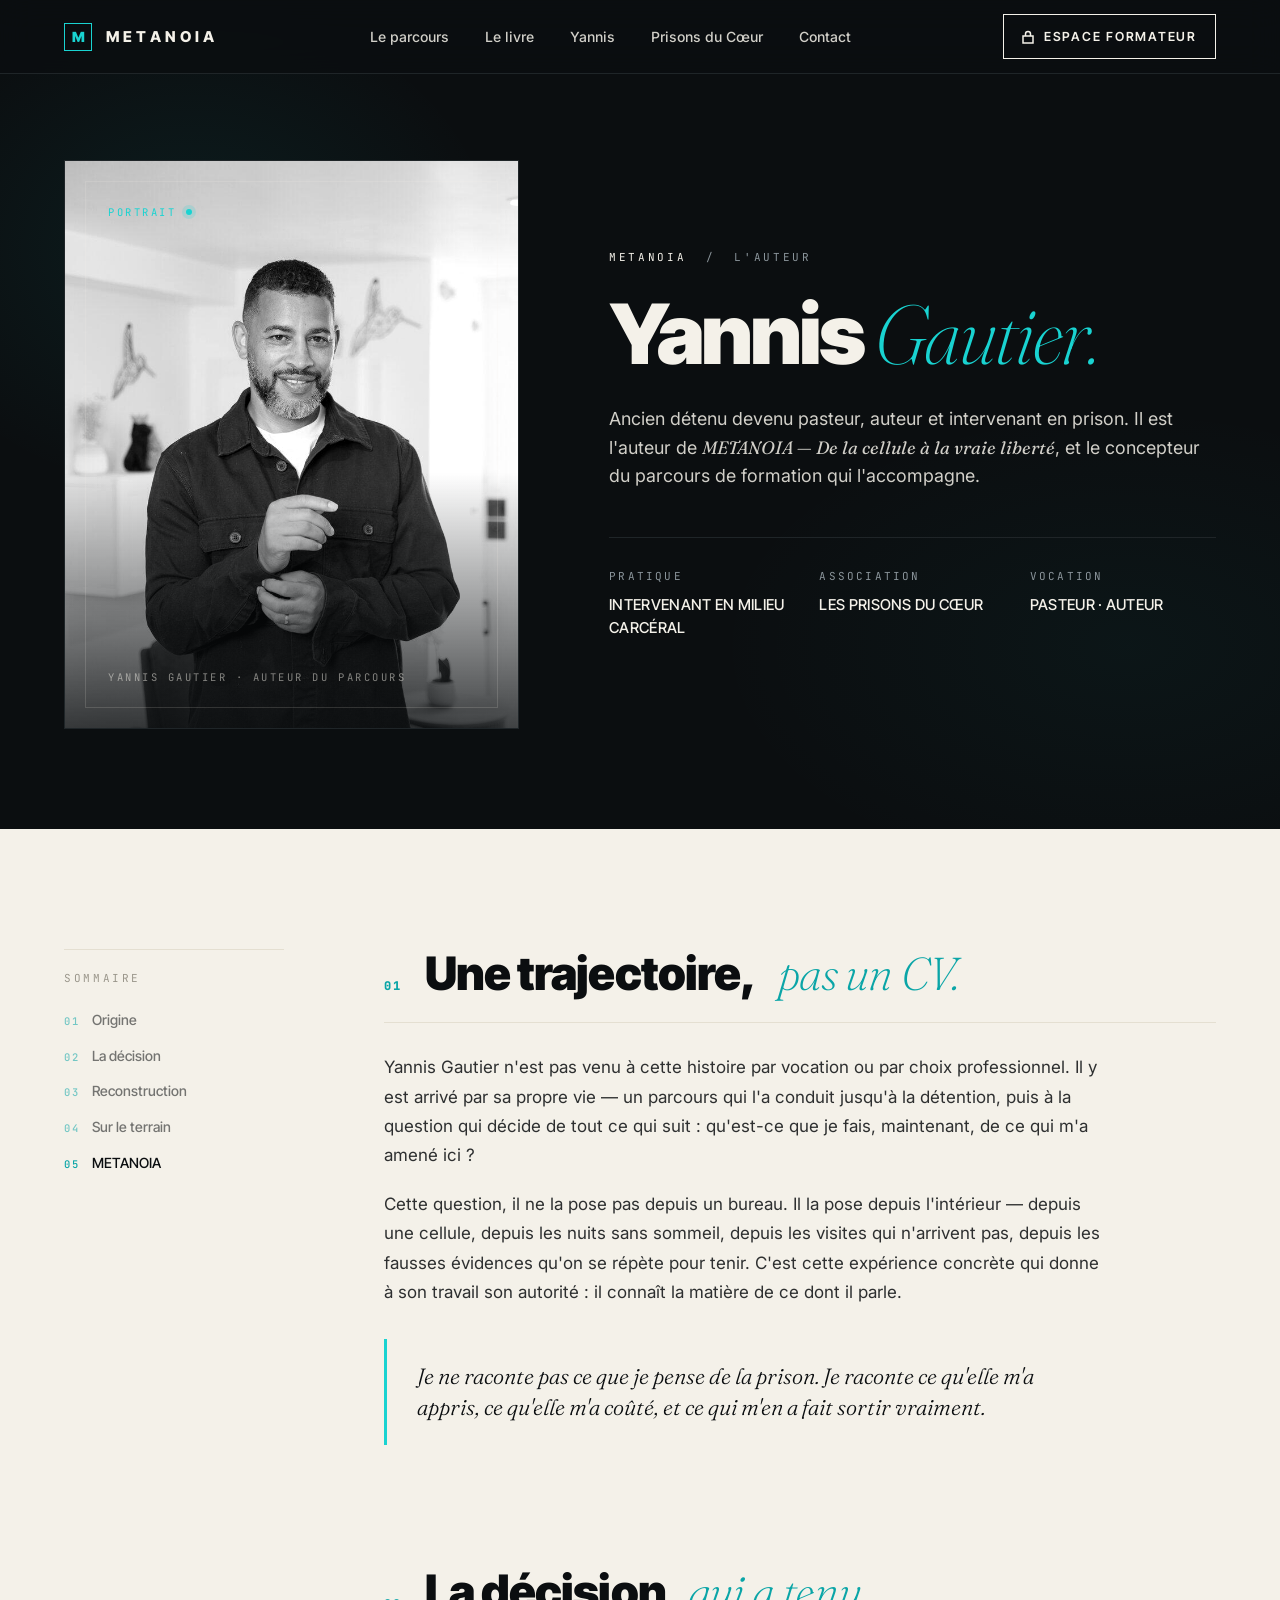
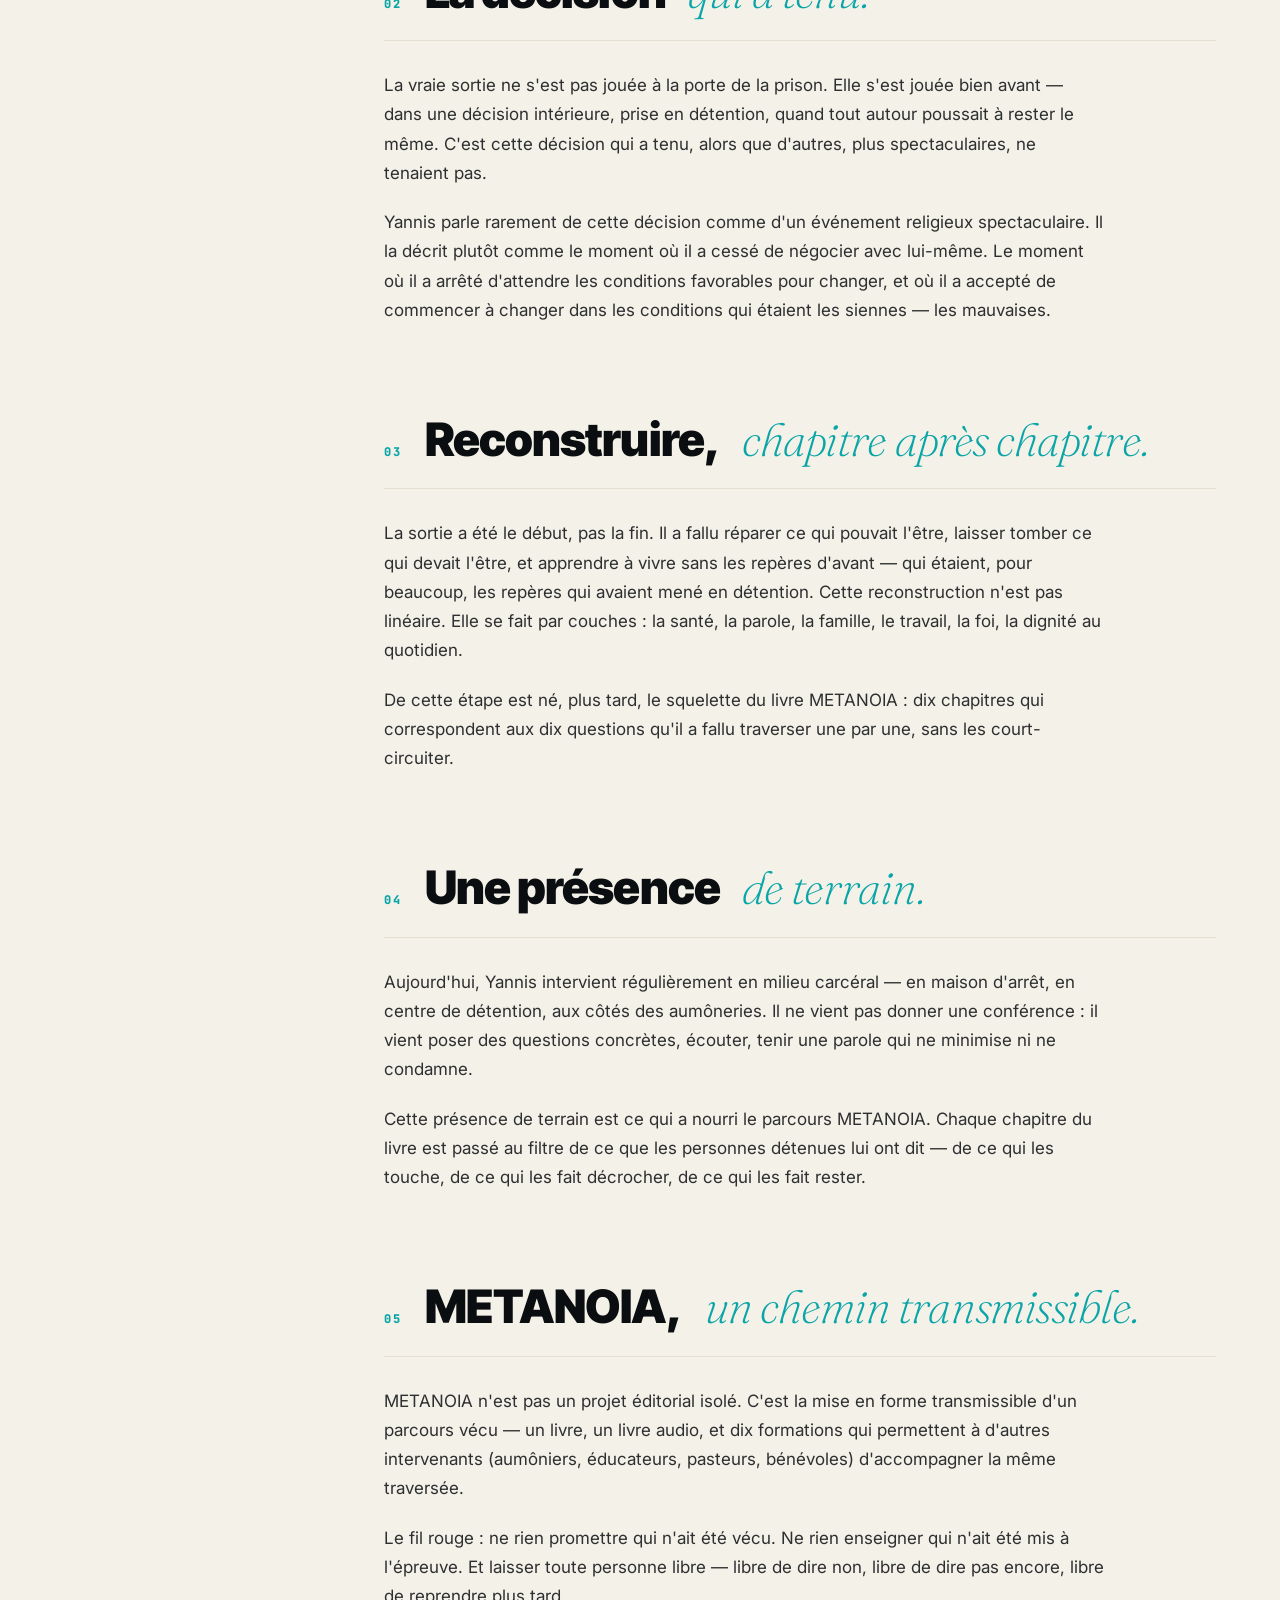
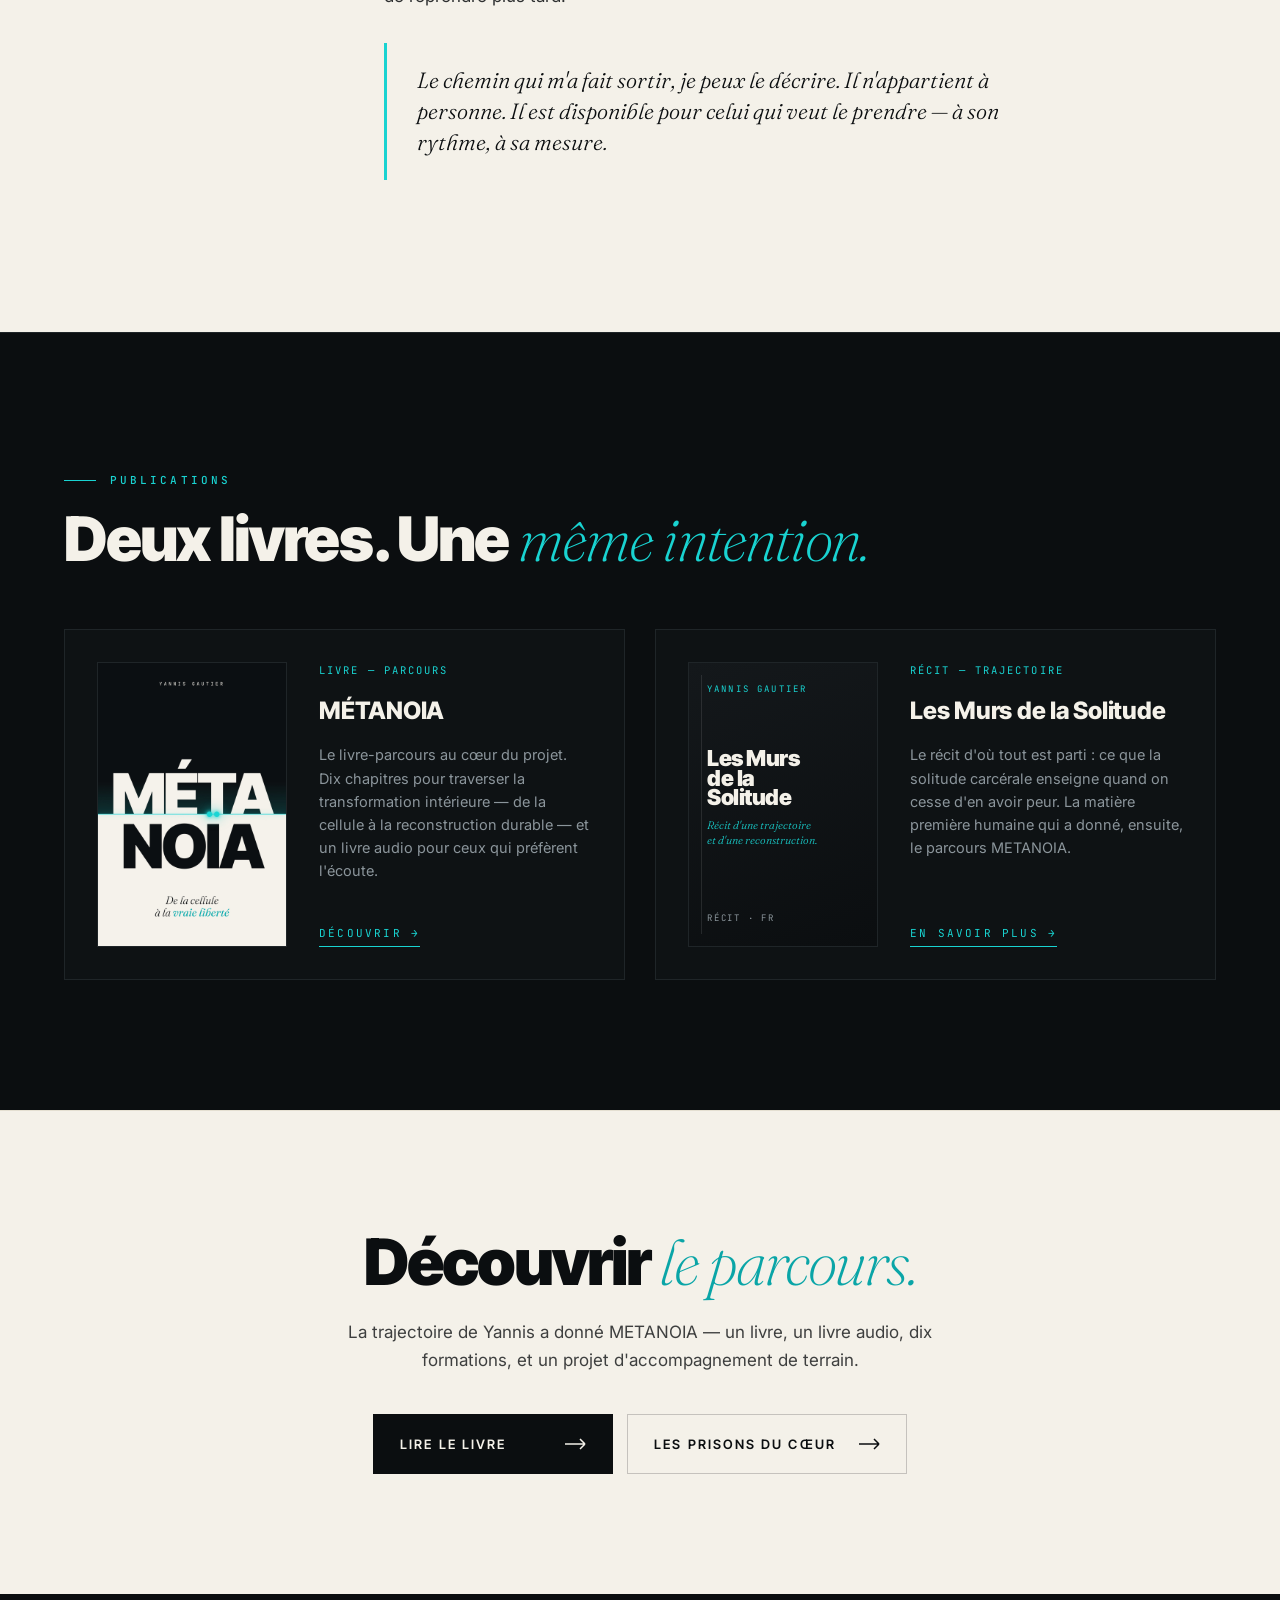
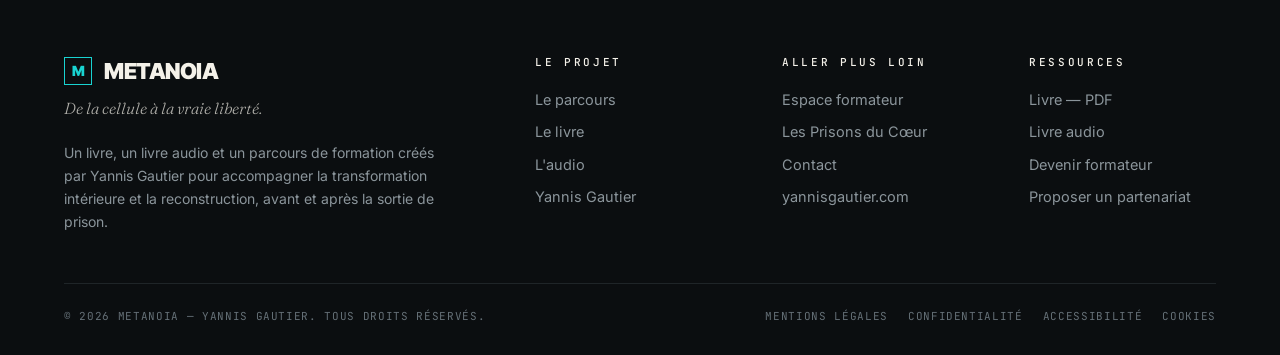
==== a-propos.html @ 1911c6b2 "Aperçu du site MÉTANOIA" ====
<!DOCTYPE html>
<html lang="fr">
<head>
<meta charset="UTF-8" />
<meta name="viewport" content="width=device-width, initial-scale=1.0" />
<meta name="robots" content="noindex, nofollow" />
<title>Yannis Gautier — Auteur de METANOIA</title>
<meta name="description" content="Ancien détenu devenu pasteur, auteur et intervenant en prison. Découvrez la trajectoire de Yannis Gautier, auteur du livre et du parcours METANOIA." />
<meta name="author" content="Yannis Gautier" />
<meta property="og:title" content="Yannis Gautier — Auteur de METANOIA" />
<meta property="og:type" content="profile" />
<link rel="preconnect" href="https://fonts.googleapis.com" />
<link rel="preconnect" href="https://fonts.gstatic.com" crossorigin />
<link href="https://fonts.googleapis.com/css2?family=Inter+Tight:wght@400;500;600;700;800;900&family=Inter:wght@300;400;500;600&family=Fraunces:ital,opsz,wght@0,9..144,200;0,9..144,300;0,9..144,400;1,9..144,200;1,9..144,300&family=JetBrains+Mono:wght@400;500&display=swap" rel="stylesheet" />
<link rel="icon" href="data:image/svg+xml,%3Csvg xmlns='http://www.w3.org/2000/svg' viewBox='0 0 32 32'%3E%3Crect width='32' height='32' fill='%230B0E10'/%3E%3Crect x='4' y='4' width='24' height='24' fill='none' stroke='%2319D3D1' stroke-width='2'/%3E%3Ctext x='50%25' y='63%25' font-family='sans-serif' font-weight='900' font-size='16' fill='%2319D3D1' text-anchor='middle'%3EM%3C/text%3E%3C/svg%3E" />
<style>
/* =============================================================
   METANOIA — Direction : alternance graphite / papier chaud
   Palette imposée par le brief (§ 6). Rythme éditorial documentaire.
   ============================================================= */
:root {
  --ink:        #0B0E10;
  --ink-2:      #0E1214;
  --ink-3:      #14181B;
  --ink-line:   #1F2528;

  --paper:      #F4F1E9;
  --paper-hi:   #FFFDF7;
  --paper-line: #E4DFD1;
  --paper-mute: #9A968B;

  --cyan:       #19D3D1;
  --cyan-deep:  #0AA5A7;
  --cyan-glow:  rgba(25,211,209,0.18);

  --grey:       #657077;
  --grey-2:     #8B959B;
  --amber:      #E88A3E;

  --sans:    'Inter', system-ui, -apple-system, sans-serif;
  --display: 'Inter Tight', 'Inter', system-ui, sans-serif;
  --serif:   'Fraunces', 'Times New Roman', serif;
  --mono:    'JetBrains Mono', ui-monospace, monospace;

  --pad-x: clamp(22px, 5vw, 96px);
  --max:   1520px;
  --ease:  cubic-bezier(.2,.7,.15,1);
}

* { box-sizing: border-box; margin: 0; padding: 0; }
html { scroll-behavior: smooth; -webkit-text-size-adjust: 100%; }
body {
  background: var(--ink);
  color: var(--paper);
  font-family: var(--sans);
  font-size: 16.5px;
  line-height: 1.55;
  -webkit-font-smoothing: antialiased;
  -moz-osx-font-smoothing: grayscale;
  overflow-x: hidden;
}
img, svg { display: block; max-width: 100%; height: auto; }
a { color: inherit; text-decoration: none; }
button { font: inherit; cursor: pointer; border: 0; background: transparent; color: inherit; }
::selection { background: var(--cyan); color: var(--ink); }
:focus-visible { outline: 2px solid var(--cyan); outline-offset: 3px; }

.wrap { max-width: var(--max); margin: 0 auto; padding: 0 var(--pad-x); position: relative; }

/* =============================================================
   THÈMES DE SECTION — inversion complète (fond, texte, filets)
   ============================================================= */
.theme-dark {
  background: var(--ink);
  color: var(--paper);
  --local-line: var(--ink-line);
  --local-mute: var(--grey-2);
  --local-fade: rgba(244,241,233,.72);
}
.theme-paper {
  background: var(--paper);
  color: var(--ink);
  --local-line: var(--paper-line);
  --local-mute: var(--paper-mute);
  --local-fade: rgba(11,14,16,.72);
}
.theme-paper-hi { background: var(--paper-hi); color: var(--ink);
  --local-line: var(--paper-line); --local-mute: var(--paper-mute); --local-fade: rgba(11,14,16,.72); }

/* =============================================================
   NAV — s'adapte à la section derrière elle
   ============================================================= */
.nav {
  position: fixed;
  inset: 0 0 auto 0;
  z-index: 100;
  padding: 22px var(--pad-x);
  display: flex;
  align-items: center;
  justify-content: space-between;
  gap: 40px;
  transition: background .3s var(--ease), color .3s var(--ease), border-color .3s var(--ease), padding .3s var(--ease);
}
.nav.is-top { background: transparent; }
.nav.is-scrolled {
  background: rgba(11,14,16,0.88);
  backdrop-filter: blur(16px);
  -webkit-backdrop-filter: blur(16px);
  padding-top: 14px;
  padding-bottom: 14px;
  border-bottom: 1px solid var(--ink-line);
}
.nav__brand {
  display: flex; align-items: center; gap: 14px;
  font-family: var(--display);
  font-weight: 800;
  font-size: 15px;
  letter-spacing: 0.28em;
  color: var(--paper);
}
.nav__brand .mark {
  width: 28px; height: 28px;
  border: 1.5px solid var(--cyan);
  color: var(--cyan);
  display: flex; align-items: center; justify-content: center;
  font-family: var(--display);
  font-weight: 900;
  font-size: 14px;
  letter-spacing: -0.02em;
}
.nav__links {
  display: flex; align-items: center; gap: 36px;
  font-size: 14px; font-weight: 500;
}
.nav__links a {
  color: var(--paper);
  opacity: .85;
  padding: 6px 0;
  transition: opacity .2s, color .2s;
  position: relative;
}
.nav__links a::after {
  content: "";
  position: absolute; left: 0; right: 100%; bottom: -1px;
  height: 1px; background: var(--cyan);
  transition: right .3s var(--ease);
}
.nav__links a:hover::after { right: 0; }
.nav__links a:hover { opacity: 1; }
.nav__cta {
  display: inline-flex; align-items: center; gap: 10px;
  font-family: var(--display);
  font-size: 12.5px;
  font-weight: 600;
  letter-spacing: 0.14em;
  text-transform: uppercase;
  padding: 12px 18px;
  border: 1px solid var(--paper);
  color: var(--paper);
  transition: background .2s, color .2s, border-color .2s;
}
.nav__cta:hover { background: var(--cyan); color: var(--ink); border-color: var(--cyan); }
.nav__cta svg { width: 12px; height: 14px; }

.nav__burger {
  display: none;
  width: 42px; height: 42px;
  border: 1px solid rgba(244,241,233,.3);
  align-items: center; justify-content: center;
  flex-direction: column; gap: 5px;
}
.nav__burger span { display: block; width: 18px; height: 1.5px; background: var(--paper); transition: transform .3s, opacity .3s; }
.nav.is-open .nav__burger span:nth-child(1) { transform: translateY(3.25px) rotate(45deg); }
.nav.is-open .nav__burger span:nth-child(2) { opacity: 0; }
.nav.is-open .nav__burger span:nth-child(3) { transform: translateY(-3.25px) rotate(-45deg); }

@media (max-width: 960px) {
  .nav__burger { display: flex; }
  .nav__links, .nav__cta {
    position: fixed; inset: 78px 0 auto 0;
    background: var(--ink);
    border-bottom: 1px solid var(--ink-line);
    padding: 40px var(--pad-x);
    flex-direction: column; align-items: flex-start;
    gap: 22px;
    font-size: 22px;
    transform: translateY(-120%);
    transition: transform .5s var(--ease);
  }
  .nav__cta { display: none; }
  .nav.is-open .nav__links { transform: translateY(0); }
  .nav__links { bottom: 0; overflow-y: auto; padding-bottom: 110px; } /* plein écran, place réservée au bouton */
  .nav.is-open .nav__cta {
    display: inline-flex;
    position: fixed;
    top: auto; bottom: 24px; left: var(--pad-x); right: var(--pad-x); /* ancré en bas : ne recouvre plus le dernier lien */
    padding: 16px;
    justify-content: center;
    font-size: 13px;
    transform: translateY(0);
    border-bottom: 0;
  }
}

/* =============================================================
   HERO — sombre, image à droite, typographie massive
   ============================================================= */
.hero {
  position: relative;
  min-height: 100vh;
  background: var(--ink);
  overflow: hidden;
  padding-top: 130px;
  padding-bottom: 90px;
}
.hero__grid {
  display: grid;
  grid-template-columns: 1.35fr 1fr;
  gap: 0;
  min-height: calc(100vh - 130px - 90px);
  align-items: stretch;
}
.hero__text {
  padding: 0 var(--pad-x);
  display: flex;
  flex-direction: column;
  justify-content: space-between;
  gap: 60px;
}
.hero__kicker {
  display: inline-flex; align-items: center; gap: 14px;
  font-family: var(--mono);
  font-size: 11px;
  font-weight: 500;
  letter-spacing: 0.28em;
  color: var(--cyan);
  text-transform: uppercase;
}
.hero__kicker::before {
  content: ""; width: 40px; height: 1px; background: var(--cyan);
}
.hero__title {
  margin-top: 30px;
  font-family: var(--display);
  font-weight: 900;
  font-size: clamp(64px, 12vw, 190px);
  line-height: 0.88;
  letter-spacing: -0.045em;
  color: var(--paper);
}
.hero__title .out {
  -webkit-text-stroke: 1.5px var(--paper);
  color: transparent;
  font-weight: 800;
}
.hero__title .cy { color: var(--cyan); }
.hero__title span { display: block; }
.hero__bottom {
  display: flex; flex-direction: column; gap: 30px;
}
.hero__lede {
  font-size: clamp(17px, 1.4vw, 20px);
  line-height: 1.55;
  color: var(--paper);
  opacity: .9;
  max-width: 540px;
}
.hero__actions { display: flex; gap: 12px; flex-wrap: wrap; }

.hero__image {
  position: relative;
  min-height: 100%;
  background: var(--ink-2);
  overflow: hidden;
}
.hero__image::before {
  content: "";
  position: absolute; inset: 0;
  background:
    radial-gradient(ellipse 55% 60% at 65% 45%, rgba(255,253,247,.10), transparent 65%),
    linear-gradient(120deg, var(--ink) 0%, transparent 40%),
    linear-gradient(135deg, #171B1E 0%, #0A0D10 100%);
}
.hero__image::after {
  content: "";
  position: absolute;
  left: 30%; right: 20%; top: 15%; bottom: 5%;
  background:
    radial-gradient(ellipse 40% 20% at 50% 22%, rgba(255,253,247,.10), transparent 60%),
    radial-gradient(ellipse 55% 40% at 50% 65%, rgba(255,253,247,.06), transparent 60%);
  filter: blur(1px);
}
.hero__image-label {
  position: absolute;
  bottom: 40px; right: 40px;
  transform: rotate(-90deg);
  transform-origin: right bottom;
  font-family: var(--mono);
  font-size: 11px;
  font-weight: 500;
  letter-spacing: 0.3em;
  color: var(--paper);
  opacity: .5;
  text-transform: uppercase;
  z-index: 2;
}
.hero__image-tag {
  position: absolute;
  top: 30px; left: 30px;
  font-family: var(--mono);
  font-size: 10px;
  letter-spacing: 0.3em;
  color: var(--grey-2);
  text-transform: uppercase;
  z-index: 2;
  display: flex; align-items: center; gap: 10px;
}
.hero__image-tag .live { width: 6px; height: 6px; background: var(--cyan); border-radius: 50%; box-shadow: 0 0 0 4px var(--cyan-glow); }

.hero__scroll {
  position: absolute;
  bottom: 30px; left: var(--pad-x);
  z-index: 3;
  display: flex; align-items: center; gap: 16px;
  font-family: var(--mono);
  font-size: 11px;
  letter-spacing: 0.3em;
  color: var(--paper);
  opacity: .7;
  text-transform: uppercase;
}
.hero__scroll .l { width: 60px; height: 1px; background: rgba(244,241,233,.3); position: relative; overflow: hidden; }
.hero__scroll .l::after {
  content: ""; position: absolute; inset: 0; background: var(--cyan);
  transform: translateX(-100%);
  animation: sweep 2.8s var(--ease) infinite;
}
@keyframes sweep { 0% { transform: translateX(-100%); } 60%, 100% { transform: translateX(100%); } }

@media (max-width: 960px) {
  .hero__grid { grid-template-columns: 1fr; gap: 40px; }
  .hero__image { min-height: 380px; }
  .hero__image-label { display: none; }
  .hero__scroll { display: none; }
}

/* =============================================================
   MARQUEE — bande cyan pleine, mots-clés du parcours
   ============================================================= */
.marquee {
  background: var(--cyan);
  color: var(--ink);
  padding: 22px 0;
  overflow: hidden;
  position: relative;
}
.marquee__track {
  display: flex;
  gap: 44px;
  white-space: nowrap;
  animation: mv 50s linear infinite;
  font-family: var(--display);
  font-weight: 800;
  font-size: 20px;
  letter-spacing: 0.18em;
  text-transform: uppercase;
  align-items: center;
}
.marquee__track span { display: inline-flex; align-items: center; gap: 44px; }
.marquee__track .sep {
  display: inline-block;
  width: 8px; height: 8px;
  transform: rotate(45deg);
  border: 1.5px solid var(--ink);
}
@keyframes mv { to { transform: translateX(-50%); } }
@media (prefers-reduced-motion: reduce) { .marquee__track { animation: none; } }

/* =============================================================
   BUTTONS
   ============================================================= */
.btn {
  display: inline-flex; align-items: center; justify-content: space-between;
  gap: 22px;
  padding: 19px 26px;
  font-family: var(--display);
  font-weight: 600;
  font-size: 13px;
  letter-spacing: 0.16em;
  text-transform: uppercase;
  border: 1px solid;
  transition: transform .3s var(--ease), background .3s var(--ease), color .3s var(--ease), border-color .3s var(--ease);
  min-width: 240px;
}
.btn__arrow { width: 22px; height: 12px; flex-shrink: 0; transition: transform .3s var(--ease); }
.btn:hover .btn__arrow { transform: translateX(6px); }
.btn--primary { background: var(--paper); color: var(--ink); border-color: var(--paper); }
.btn--primary:hover { background: var(--cyan); border-color: var(--cyan); }
.btn--ghost { background: transparent; color: var(--paper); border-color: rgba(244,241,233,.3); }
.btn--ghost:hover { border-color: var(--cyan); color: var(--cyan); }
.theme-paper .btn--primary { background: var(--ink); color: var(--paper); border-color: var(--ink); }
.theme-paper .btn--primary:hover { background: var(--cyan); border-color: var(--cyan); color: var(--ink); }
.theme-paper .btn--ghost { color: var(--ink); border-color: rgba(11,14,16,.2); }
.theme-paper .btn--ghost:hover { border-color: var(--cyan); color: var(--cyan-deep); }
.theme-paper .btn--dark { background: var(--ink); color: var(--paper); border-color: var(--ink); }
.theme-paper .btn--dark:hover { background: var(--cyan); color: var(--ink); border-color: var(--cyan); }

/* =============================================================
   Common — eyebrow, titles
   ============================================================= */
.eyebrow {
  display: inline-flex; align-items: center; gap: 14px;
  font-family: var(--mono);
  font-size: 11px;
  font-weight: 500;
  letter-spacing: 0.28em;
  text-transform: uppercase;
  color: var(--cyan);
}
.eyebrow::before { content: ""; width: 32px; height: 1px; background: var(--cyan); }

.section-tag {
  position: absolute;
  top: 40px; left: var(--pad-x);
  font-family: var(--mono);
  font-size: 11px;
  letter-spacing: 0.28em;
  text-transform: uppercase;
  color: var(--local-mute);
  z-index: 2;
}

/* =============================================================
   TENSION — PAPIER, gros pull-quote éditorial
   ============================================================= */
.tension {
  padding: clamp(110px, 15vh, 180px) 0;
  border-bottom: 1px solid var(--paper-line);
  position: relative;
}
.tension__inner {
  display: grid;
  grid-template-columns: 260px 1fr;
  gap: 80px;
  align-items: flex-start;
}
.tension__left {
  position: sticky; top: 100px;
}
.tension__num {
  font-family: var(--mono);
  font-size: 11px;
  letter-spacing: 0.24em;
  color: var(--paper-mute);
  text-transform: uppercase;
  padding-top: 14px;
  border-top: 1px solid var(--paper-line);
}
.tension__num b {
  display: block; margin-top: 12px;
  color: var(--ink);
  font-weight: 500;
  font-size: 13px;
  letter-spacing: 0.16em;
}
.tension__quote {
  font-family: var(--serif);
  font-weight: 200;
  font-style: italic;
  font-size: clamp(38px, 5.6vw, 88px);
  line-height: 1.02;
  letter-spacing: -0.025em;
  color: var(--ink);
  max-width: 1000px;
}
.tension__quote::before, .tension__quote::after {
  color: var(--cyan-deep);
  font-style: normal;
  font-weight: 400;
}
.tension__quote::before { content: "« "; }
.tension__quote::after { content: " »"; }
.tension__text {
  margin-top: 48px;
  font-size: 18px;
  line-height: 1.7;
  color: var(--ink);
  opacity: .85;
  max-width: 640px;
}
.tension__text + .tension__text { margin-top: 20px; opacity: .74; }
.tension__sig {
  margin-top: 40px;
  padding-top: 24px;
  border-top: 1px solid var(--paper-line);
  font-family: var(--mono);
  font-size: 11px;
  letter-spacing: 0.16em;
  color: var(--paper-mute);
  text-transform: uppercase;
  max-width: 640px;
}
.tension__sig b { color: var(--ink); font-weight: 500; }

@media (max-width: 900px) {
  .tension__inner { grid-template-columns: 1fr; gap: 30px; }
  .tension__left { position: static; }
}

/* =============================================================
   DOORS — Lire / Former / Agir, sur PAPIER
   ============================================================= */
.doors {
  padding: clamp(110px, 15vh, 180px) 0;
  border-bottom: 1px solid var(--paper-line);
  position: relative;
}
.doors__head {
  display: grid;
  grid-template-columns: 1fr 1.3fr;
  gap: 60px;
  align-items: end;
  margin-bottom: 90px;
}
.doors__title {
  margin-top: 30px;
  font-family: var(--display);
  font-weight: 800;
  font-size: clamp(48px, 7vw, 108px);
  line-height: 0.88;
  letter-spacing: -0.04em;
  color: var(--ink);
}
.doors__title em {
  font-family: var(--serif);
  font-weight: 200;
  font-style: italic;
  color: var(--cyan-deep);
}
.doors__intro {
  font-size: 17px;
  line-height: 1.65;
  color: var(--ink);
  opacity: .78;
  max-width: 480px;
  justify-self: end;
}
.door-list { display: flex; flex-direction: column; }
.door {
  padding: 46px 0;
  border-top: 1px solid var(--paper-line);
  display: grid;
  grid-template-columns: 100px 260px 1fr auto;
  gap: 40px;
  align-items: center;
  position: relative;
  transition: padding .3s var(--ease);
}
.door:last-child { border-bottom: 1px solid var(--paper-line); }
.door::before {
  content: "";
  position: absolute; left: 0; right: 0; top: 0;
  height: 1px;
  background: var(--ink);
  transform: scaleX(0);
  transform-origin: left;
  transition: transform .5s var(--ease);
}
.door:hover::before { transform: scaleX(1); }
.door:hover .door__num { color: var(--ink); }
.door:hover .door__name { color: var(--cyan-deep); }
.door:hover .door__arrow { transform: translateX(10px); color: var(--cyan-deep); }
.door__num {
  font-family: var(--display);
  font-weight: 800;
  font-size: 60px;
  letter-spacing: -0.04em;
  color: var(--paper-mute);
  transition: color .3s;
  line-height: 1;
}
.door__meta { display: flex; flex-direction: column; gap: 12px; }
.door__tag {
  font-family: var(--mono);
  font-size: 10px;
  font-weight: 500;
  letter-spacing: 0.28em;
  text-transform: uppercase;
  color: var(--cyan-deep);
}
.door__name {
  font-family: var(--display);
  font-weight: 800;
  font-size: 42px;
  line-height: 1;
  letter-spacing: -0.03em;
  color: var(--ink);
  transition: color .3s;
}
.door__desc {
  font-size: 15.5px;
  line-height: 1.6;
  color: var(--ink);
  opacity: .78;
  max-width: 500px;
}
.door__arrow {
  font-family: var(--display);
  font-size: 30px;
  color: var(--paper-mute);
  transition: transform .3s, color .3s;
}

@media (max-width: 960px) {
  .doors__head { grid-template-columns: 1fr; gap: 24px; margin-bottom: 60px; }
  .doors__intro { justify-self: start; }
  .door { grid-template-columns: 70px 1fr auto; grid-template-rows: auto auto; gap: 20px; padding: 34px 0; }
  .door__num { font-size: 36px; }
  .door__name { font-size: 26px; }
  .door__meta { grid-column: 2 / 3; }
  .door__desc { grid-column: 1 / -1; max-width: none; }
  .door__arrow { grid-column: 3; grid-row: 1; }
}

/* =============================================================
   MANIFESTE — SOMBRE, plein écran, statement
   ============================================================= */
.manifest {
  padding: clamp(130px, 20vh, 240px) 0;
  border-bottom: 1px solid var(--ink-line);
  position: relative;
  background:
    radial-gradient(ellipse 60% 60% at 50% 55%, rgba(25,211,209,0.14), transparent 65%),
    var(--ink);
  text-align: center;
  overflow: hidden;
}
.manifest__eyebrow { justify-content: center; margin-bottom: 40px; }
.manifest__title {
  font-family: var(--display);
  font-weight: 800;
  font-size: clamp(56px, 10vw, 160px);
  line-height: 0.86;
  letter-spacing: -0.05em;
  color: var(--paper);
}
.manifest__title em {
  font-family: var(--serif);
  font-weight: 200;
  font-style: italic;
  color: var(--cyan);
}
.manifest__title .out {
  -webkit-text-stroke: 1.5px var(--paper);
  color: transparent;
}
.manifest__sub {
  margin-top: 50px;
  font-size: 18px;
  line-height: 1.6;
  color: var(--paper);
  opacity: .8;
  max-width: 720px;
  margin-inline: auto;
}

/* =============================================================
   PROGRESSION — 2 mouvements / 10 chapitres, PAPIER
   ============================================================= */
.progression {
  padding: clamp(110px, 15vh, 180px) 0;
  border-bottom: 1px solid var(--paper-line);
  position: relative;
}
.progression__head {
  display: grid;
  grid-template-columns: auto 1fr auto;
  gap: 40px;
  align-items: end;
  margin-bottom: 60px;
}
.progression__title {
  margin-top: 24px;
  font-family: var(--display);
  font-weight: 800;
  font-size: clamp(40px, 5.4vw, 74px);
  line-height: 0.95;
  letter-spacing: -0.035em;
  color: var(--ink);
  max-width: 820px;
}
.progression__title em {
  font-family: var(--serif);
  font-weight: 200;
  font-style: italic;
  color: var(--cyan-deep);
}
.progression__meta {
  font-family: var(--mono);
  font-size: 11px;
  letter-spacing: 0.24em;
  color: var(--paper-mute);
  text-transform: uppercase;
  text-align: right;
  max-width: 200px;
}
.progression__meta b { display: block; margin-top: 6px; color: var(--ink); font-weight: 500; font-size: 13px; }

/* Timeline visuelle */
.timeline {
  padding: 26px 0 46px;
  border-top: 1px solid var(--paper-line);
  border-bottom: 1px solid var(--paper-line);
  margin-bottom: 60px;
  position: relative;
}
.timeline__scale {
  display: grid;
  grid-template-columns: 1fr 1fr;
  gap: 40px;
  padding-top: 24px;
  position: relative;
}
.timeline__act { position: relative; padding-top: 20px; border-top: 2px solid var(--ink); }
.timeline__act:nth-child(2) { border-top-color: var(--cyan-deep); }
.timeline__act::before, .timeline__act::after {
  content: ""; position: absolute; top: -6px;
  width: 10px; height: 10px; border-radius: 50%; background: var(--ink);
}
.timeline__act:nth-child(2)::before, .timeline__act:nth-child(2)::after { background: var(--cyan-deep); }
.timeline__act::before { left: 0; }
.timeline__act::after { right: 0; }
.timeline__act-lbl {
  font-family: var(--mono);
  font-size: 10px;
  letter-spacing: 0.28em;
  color: var(--ink);
  text-transform: uppercase;
}
.timeline__act:nth-child(2) .timeline__act-lbl { color: var(--cyan-deep); }
.timeline__act-name {
  margin-top: 4px;
  font-family: var(--display);
  font-weight: 700;
  font-size: 14px;
  color: var(--ink);
  letter-spacing: -0.01em;
}
.timeline__ticks {
  position: absolute;
  top: 26px; left: 0; right: 0;
  display: grid;
  grid-template-columns: repeat(10, 1fr);
  pointer-events: none;
}
.timeline__ticks span {
  height: 8px;
  border-left: 1px solid var(--paper-line);
}

.acts {
  display: grid;
  grid-template-columns: 1fr 1fr;
  border-top: 1px solid var(--paper-line);
  border-bottom: 1px solid var(--paper-line);
}
.act { padding: 50px 40px 40px; position: relative; }
.act + .act { border-left: 1px solid var(--paper-line); }
.act__badge {
  display: flex; align-items: baseline; gap: 24px;
  padding-bottom: 26px;
  border-bottom: 1px solid var(--paper-line);
  font-family: var(--mono);
  font-size: 11px;
  font-weight: 500;
  letter-spacing: 0.28em;
  text-transform: uppercase;
  color: var(--cyan-deep);
}
.act__badge .num {
  font-family: var(--display);
  font-size: 60px;
  font-weight: 800;
  color: var(--ink);
  letter-spacing: -0.04em;
  line-height: 1;
}
.act__badge .range { color: var(--paper-mute); letter-spacing: 0.22em; }
.act__name {
  margin-top: 30px;
  font-family: var(--display);
  font-weight: 800;
  font-size: clamp(28px, 2.8vw, 40px);
  line-height: 1;
  letter-spacing: -0.03em;
  color: var(--ink);
  min-height: 96px;
}
.act__name em {
  font-family: var(--serif);
  font-weight: 200;
  font-style: italic;
  color: var(--cyan-deep);
}
.act__desc {
  margin-top: 18px;
  font-size: 15px;
  line-height: 1.65;
  color: var(--ink);
  opacity: .75;
  max-width: 460px;
}
.act__chapters { margin-top: 40px; }
.chapter {
  display: grid;
  grid-template-columns: 56px 1fr auto;
  gap: 24px;
  padding: 22px 0;
  border-top: 1px solid var(--paper-line);
  align-items: center;
  transition: padding .3s var(--ease);
}
.chapter:hover { padding-left: 8px; padding-right: 8px; background: rgba(25,211,209,0.05); }
.chapter:hover .chapter__name { color: var(--cyan-deep); }
.chapter:last-child { border-bottom: 1px solid var(--paper-line); }
.chapter__num {
  font-family: var(--mono);
  font-weight: 500;
  font-size: 13px;
  letter-spacing: 0.08em;
  color: var(--cyan-deep);
}
.chapter__body { min-width: 0; }
.chapter__name {
  font-family: var(--display);
  font-weight: 700;
  font-size: 20px;
  line-height: 1.15;
  letter-spacing: -0.02em;
  color: var(--ink);
  transition: color .3s;
}
.chapter__obj {
  margin-top: 6px;
  font-size: 14px;
  line-height: 1.5;
  color: var(--ink);
  opacity: .65;
}
.chapter__dur {
  font-family: var(--mono);
  font-size: 11px;
  letter-spacing: 0.14em;
  color: var(--paper-mute);
  text-transform: uppercase;
}

@media (max-width: 960px) {
  .progression__head { grid-template-columns: 1fr; gap: 24px; margin-bottom: 40px; }
  .progression__meta { text-align: left; }
  .acts { grid-template-columns: 1fr; }
  .act + .act { border-left: 0; border-top: 1px solid var(--paper-line); }
  .act__name { min-height: unset; }
  .timeline__scale { grid-template-columns: 1fr; gap: 40px; }
}

/* =============================================================
   LIVRE — SOMBRE, couverture 3D à gauche
   ============================================================= */
.book {
  padding: clamp(110px, 15vh, 180px) 0;
  border-bottom: 1px solid var(--ink-line);
  background:
    radial-gradient(ellipse 45% 40% at 25% 50%, rgba(25,211,209,0.10), transparent 65%),
    var(--ink);
  position: relative;
}
.book__grid {
  display: grid;
  grid-template-columns: 1fr 1.25fr;
  gap: 90px;
  align-items: center;
}
.book__stage {
  position: relative;
  perspective: 1600px;
  display: flex; align-items: center; justify-content: center;
  min-height: 560px;
}
.book__3d {
  position: relative;
  width: min(360px, 80%);
  aspect-ratio: 2/3;
  transform-style: preserve-3d;
  transform: rotateY(-22deg) rotateX(4deg);
  transition: transform .8s var(--ease);
  filter: drop-shadow(-30px 40px 60px rgba(0,0,0,.5));
}
.book__stage:hover .book__3d { transform: rotateY(-12deg) rotateX(2deg); }
.book__face {
  position: absolute; inset: 0;
  background: linear-gradient(135deg, #14191D 0%, #0A0D0F 100%);
  padding: 42px 34px;
  display: flex; flex-direction: column; justify-content: space-between;
  border: 1px solid #1c2226;
  overflow: hidden;
}
.book__face::before {
  content: ""; position: absolute;
  top: 0; bottom: 0; left: 14px; width: 1px;
  background: rgba(255,255,255,.05);
}
.book__face::after {
  content: ""; position: absolute;
  right: 60px; top: 44%;
  width: 130px; height: 130px;
  background: radial-gradient(circle at 35% 30%, #F2A15A, #8C3A0E 75%, #4A1D06);
  border-radius: 50%;
  box-shadow: 0 10px 40px rgba(232,138,62,.35);
}
.book__face-top {
  font-family: var(--mono);
  font-size: 10px;
  letter-spacing: 0.32em;
  color: var(--cyan);
  text-transform: uppercase;
  position: relative; z-index: 2;
}
.book__face-mid { position: relative; z-index: 2; }
.book__face-title {
  font-family: var(--display);
  font-weight: 900;
  font-size: clamp(46px, 4.4vw, 62px);
  line-height: 0.82;
  letter-spacing: -0.05em;
  color: var(--paper);
}
.book__face-sub {
  margin-top: 14px;
  font-family: var(--serif);
  font-style: italic;
  font-weight: 300;
  font-size: 16px;
  line-height: 1.2;
  color: var(--paper);
  opacity: .8;
}
.book__face-bot {
  position: relative; z-index: 2;
  border-top: 1px solid rgba(255,255,255,.08);
  padding-top: 16px;
  font-family: var(--mono);
  font-size: 11px;
  letter-spacing: 0.24em;
  text-transform: uppercase;
  color: var(--grey-2);
  display: flex; justify-content: space-between;
}
.book__face-bot b { color: var(--paper); font-weight: 500; }
.book__pages {
  position: absolute;
  top: 8px; bottom: 8px; right: -6px;
  width: 6px;
  background: repeating-linear-gradient(180deg, #E9E4D6 0, #E9E4D6 1px, #C9C4B4 1px, #C9C4B4 2px);
}

.book__meta {
  padding-left: 40px;
  border-left: 1px solid var(--ink-line);
}
.book__title {
  margin-top: 22px;
  font-family: var(--display);
  font-weight: 800;
  font-size: clamp(40px, 5.6vw, 74px);
  line-height: 0.95;
  letter-spacing: -0.035em;
  color: var(--paper);
}
.book__title em {
  font-family: var(--serif);
  font-weight: 200;
  font-style: italic;
  color: var(--cyan);
}
.book__desc {
  margin-top: 26px;
  font-size: 16.5px;
  line-height: 1.7;
  color: var(--paper);
  opacity: .82;
  max-width: 540px;
}
.book__specs {
  margin-top: 32px;
  display: grid;
  grid-template-columns: repeat(3, 1fr);
  gap: 20px;
  padding: 28px 0;
  border-top: 1px solid var(--ink-line);
  border-bottom: 1px solid var(--ink-line);
  max-width: 540px;
}
.book__spec-num {
  font-family: var(--display);
  font-weight: 800;
  font-size: 36px;
  color: var(--cyan);
  letter-spacing: -0.03em;
  line-height: 1;
}
.book__spec-lbl {
  margin-top: 6px;
  font-family: var(--mono);
  font-size: 11px;
  letter-spacing: 0.18em;
  color: var(--grey-2);
  text-transform: uppercase;
}
.book__actions { margin-top: 30px; display: flex; flex-wrap: wrap; gap: 12px; }

@media (max-width: 960px) {
  .book__grid { grid-template-columns: 1fr; gap: 60px; }
  .book__meta { padding-left: 0; border-left: 0; padding-top: 40px; border-top: 1px solid var(--ink-line); }
  .book__stage { min-height: 460px; }
}

/* =============================================================
   AUDIO — SOMBRE
   ============================================================= */
.audio {
  padding: clamp(110px, 15vh, 180px) 0;
  border-bottom: 1px solid var(--ink-line);
  background: var(--ink);
}
.audio__head {
  display: grid;
  grid-template-columns: 1fr 1fr;
  gap: 60px;
  align-items: end;
  margin-bottom: 60px;
}
.audio__title {
  margin-top: 24px;
  font-family: var(--display);
  font-weight: 800;
  font-size: clamp(40px, 5.4vw, 70px);
  line-height: 0.95;
  letter-spacing: -0.03em;
  color: var(--paper);
}
.audio__title em {
  font-family: var(--serif);
  font-weight: 200;
  font-style: italic;
  color: var(--cyan);
}
.audio__intro {
  font-size: 16px;
  line-height: 1.65;
  color: var(--paper);
  opacity: .78;
  max-width: 480px;
  justify-self: end;
}
.player {
  border: 1px solid var(--ink-line);
  background: var(--ink-2);
  padding: 40px;
  display: grid;
  grid-template-columns: 82px 1fr 260px;
  gap: 36px;
  align-items: center;
  position: relative;
}
.player::before {
  content: "";
  position: absolute; top: -1px; left: 0;
  width: 100px; height: 3px;
  background: var(--cyan);
}
.player__play {
  width: 82px; height: 82px;
  border-radius: 50%;
  background: var(--cyan);
  color: var(--ink);
  display: flex; align-items: center; justify-content: center;
  transition: transform .2s, background .2s;
  flex-shrink: 0;
}
.player__play:hover { transform: scale(1.06); background: var(--paper-hi); }
.player__play svg { width: 24px; height: 24px; }
.player__center { min-width: 0; }
.player__meta {
  display: flex; justify-content: space-between; align-items: baseline;
  gap: 20px; margin-bottom: 18px; flex-wrap: wrap;
}
.player__now {
  font-family: var(--mono);
  font-size: 10px;
  letter-spacing: 0.28em;
  color: var(--cyan);
  text-transform: uppercase;
}
.player__title {
  margin-top: 6px;
  font-family: var(--display);
  font-weight: 700;
  font-size: 22px;
  letter-spacing: -0.015em;
  color: var(--paper);
}
.player__voice {
  font-family: var(--mono);
  font-size: 11px;
  color: var(--grey-2);
  letter-spacing: 0.14em;
  text-transform: uppercase;
}
.player__wave {
  height: 44px;
  display: flex; align-items: center; gap: 2px;
  cursor: pointer;
  position: relative;
}
.player__wave span {
  display: block; flex: 1; min-width: 2px;
  background: rgba(244,241,233,.16);
  transition: background .3s;
}
.player__wave span.past { background: var(--cyan); }
.player__times {
  margin-top: 10px;
  display: flex; justify-content: space-between;
  font-family: var(--mono);
  font-size: 11px;
  letter-spacing: 0.08em;
  color: var(--grey-2);
  font-variant-numeric: tabular-nums;
}
.player__side { display: flex; flex-direction: column; gap: 14px; align-items: flex-end; }
.player__speed { display: flex; gap: 4px; font-family: var(--mono); font-size: 11px; }
.player__speed button {
  padding: 7px 10px;
  border: 1px solid var(--ink-line);
  color: var(--grey-2);
  min-width: 44px;
  transition: color .2s, border-color .2s, background .2s;
}
.player__speed button:hover { color: var(--paper); border-color: var(--grey); }
.player__speed button.is-active { color: var(--ink); background: var(--cyan); border-color: var(--cyan); }
.player__download {
  font-family: var(--mono);
  font-size: 11px;
  letter-spacing: 0.2em;
  color: var(--grey-2);
  text-transform: uppercase;
  border-bottom: 1px solid transparent;
  padding-bottom: 2px;
}
.player__download:hover { color: var(--cyan); border-bottom-color: var(--cyan); }
.audio__note {
  margin-top: 24px;
  font-family: var(--mono);
  font-size: 12px;
  color: var(--grey-2);
  max-width: 720px;
  padding-left: 12px;
  border-left: 2px solid var(--cyan);
  line-height: 1.65;
}
@media (max-width: 960px) {
  .audio__head { grid-template-columns: 1fr; gap: 24px; }
  .player { grid-template-columns: 1fr; gap: 24px; padding: 30px 24px; }
  .player__side { flex-direction: row; justify-content: space-between; align-items: center; flex-wrap: wrap; }
  .player__play { justify-self: start; }
}

/* =============================================================
   YANNIS — PAPIER, image à gauche, texte à droite
   ============================================================= */
.yannis {
  padding: clamp(110px, 15vh, 180px) 0;
  border-bottom: 1px solid var(--paper-line);
  position: relative;
}
.yannis__grid {
  display: grid;
  grid-template-columns: 1fr 1.3fr;
  gap: 80px;
  align-items: center;
}
.yannis__portrait {
  aspect-ratio: 4/5;
  background: var(--ink);
  border: 1px solid var(--ink);
  overflow: hidden;
  position: relative;
}
.yannis__portrait::before {
  content: "";
  position: absolute; inset: 0;
  background:
    radial-gradient(ellipse 65% 60% at 45% 40%, rgba(255,253,247,.10), transparent 65%),
    linear-gradient(135deg, #171B1E 0%, #0A0D10 100%);
}
.yannis__portrait::after {
  content: "";
  position: absolute;
  left: 20%; right: 20%; top: 20%; bottom: 5%;
  background:
    radial-gradient(ellipse 45% 25% at 50% 20%, rgba(255,253,247,.14), transparent 60%),
    radial-gradient(ellipse 60% 45% at 50% 68%, rgba(255,253,247,.09), transparent 60%);
  filter: blur(1px);
}
.yannis__portrait-frame {
  position: absolute; inset: 20px;
  border: 1px solid rgba(255,255,255,.08);
  padding: 24px;
  display: flex; flex-direction: column; justify-content: space-between;
  z-index: 2;
}
.yannis__portrait-frame .top {
  display: flex; justify-content: space-between; align-items: center;
  font-family: var(--mono);
  font-size: 10px;
  letter-spacing: 0.28em;
  color: rgba(244,241,233,.5);
  text-transform: uppercase;
}
.yannis__portrait-frame .top .dot {
  width: 8px; height: 8px; border-radius: 50%; background: var(--cyan);
  box-shadow: 0 0 0 4px var(--cyan-glow);
}
.yannis__portrait-frame .bot {
  font-family: var(--display);
  font-weight: 700;
  font-size: 20px;
  color: var(--paper);
  letter-spacing: -0.02em;
}
.yannis__portrait-frame .bot small {
  display: block;
  margin-top: 4px;
  font-family: var(--mono);
  font-size: 10px;
  font-weight: 400;
  letter-spacing: 0.16em;
  color: rgba(244,241,233,.5);
  text-transform: uppercase;
}
.yannis__body { max-width: 680px; }
.yannis__title {
  margin-top: 26px;
  font-family: var(--display);
  font-weight: 800;
  font-size: clamp(36px, 4.8vw, 64px);
  line-height: 1;
  letter-spacing: -0.035em;
  color: var(--ink);
}
.yannis__title em {
  font-family: var(--serif);
  font-weight: 200;
  font-style: italic;
  color: var(--cyan-deep);
}
.yannis__text {
  margin-top: 26px;
  font-size: 17px;
  line-height: 1.7;
  color: var(--ink);
  opacity: .88;
}
.yannis__text + .yannis__text { margin-top: 18px; opacity: .78; }
.yannis__quote {
  margin-top: 36px;
  padding: 6px 0 6px 30px;
  border-left: 2px solid var(--cyan-deep);
  font-family: var(--serif);
  font-style: italic;
  font-weight: 300;
  font-size: 24px;
  line-height: 1.35;
  color: var(--ink);
}
.yannis__facts {
  margin-top: 34px;
  display: grid;
  grid-template-columns: repeat(3, 1fr);
  gap: 20px;
  padding: 24px 0;
  border-top: 1px solid var(--paper-line);
  border-bottom: 1px solid var(--paper-line);
  max-width: 620px;
}
.yannis__fact {
  font-family: var(--mono);
  font-size: 10px;
  letter-spacing: 0.22em;
  color: var(--paper-mute);
  text-transform: uppercase;
}
.yannis__fact b {
  display: block;
  font-family: var(--display);
  font-size: 15px;
  font-weight: 700;
  color: var(--ink);
  letter-spacing: -0.01em;
  text-transform: none;
  margin-bottom: 4px;
}
.yannis__cta { margin-top: 32px; display: inline-flex; }

@media (max-width: 960px) {
  .yannis__grid { grid-template-columns: 1fr; gap: 40px; }
  .yannis__portrait { max-width: 400px; }
}

/* =============================================================
   PRISONS DU COEUR — SOMBRE, grande photo horizontale
   ============================================================= */
.pdc {
  padding: clamp(110px, 15vh, 180px) 0;
  border-bottom: 1px solid var(--ink-line);
  background: var(--ink);
  position: relative;
}
.pdc__head {
  display: grid;
  grid-template-columns: 1.4fr 1fr;
  gap: 60px;
  align-items: end;
  margin-bottom: 60px;
}
.pdc__title {
  margin-top: 24px;
  font-family: var(--display);
  font-weight: 800;
  font-size: clamp(40px, 5.6vw, 76px);
  line-height: 0.96;
  letter-spacing: -0.035em;
  color: var(--paper);
}
.pdc__title em {
  font-family: var(--serif);
  font-weight: 200;
  font-style: italic;
  color: var(--cyan);
}
.pdc__intro {
  font-size: 17px;
  line-height: 1.65;
  color: var(--paper);
  opacity: .8;
  max-width: 460px;
  justify-self: end;
}
.pdc__scene {
  position: relative;
  aspect-ratio: 21/9;
  min-height: 380px;
  background: var(--ink-2);
  border: 1px solid var(--ink-line);
  overflow: hidden;
  display: flex; align-items: flex-end;
  padding: 50px;
}
.pdc__scene::before {
  content: "";
  position: absolute; inset: 0;
  background:
    radial-gradient(ellipse 80% 60% at 75% 35%, rgba(25,211,209,0.12), transparent 62%),
    radial-gradient(ellipse 60% 40% at 15% 80%, rgba(232,138,62,0.06), transparent 62%),
    linear-gradient(135deg, #14181B 0%, #0B0E10 100%);
}
.pdc__scene::after {
  content: "";
  position: absolute;
  right: 8%; top: 15%;
  width: 40%; height: 65%;
  background:
    linear-gradient(180deg, transparent 0%, rgba(255,253,247,.04) 40%, rgba(255,253,247,.10) 55%, transparent 100%);
  filter: blur(20px);
}
.pdc__scene-tag {
  position: absolute; top: 24px; left: 30px;
  font-family: var(--mono);
  font-size: 10px;
  letter-spacing: 0.3em;
  color: rgba(244,241,233,.55);
  text-transform: uppercase;
  display: flex; align-items: center; gap: 10px;
}
.pdc__scene-tag .live {
  width: 6px; height: 6px; border-radius: 50%; background: var(--cyan);
  box-shadow: 0 0 0 4px var(--cyan-glow);
}
.pdc__scene-msg {
  position: relative; z-index: 1;
  font-family: var(--serif);
  font-style: italic;
  font-weight: 300;
  font-size: clamp(22px, 2.8vw, 38px);
  line-height: 1.22;
  color: var(--paper);
  max-width: 740px;
  letter-spacing: -0.015em;
}
.pdc__actions { margin-top: 40px; display: flex; flex-wrap: wrap; gap: 14px; }
.pdc__note {
  margin-top: 30px;
  padding-top: 20px;
  border-top: 1px solid var(--ink-line);
  font-family: var(--mono);
  font-size: 12px;
  color: var(--grey-2);
  max-width: 720px;
  line-height: 1.65;
  letter-spacing: 0.02em;
}
@media (max-width: 800px) {
  .pdc__head { grid-template-columns: 1fr; gap: 20px; }
  .pdc__intro { justify-self: start; }
  .pdc__scene { padding: 26px; min-height: 260px; }
}

/* =============================================================
   FORMATEURS — PAPIER
   ============================================================= */
.formers {
  padding: clamp(110px, 15vh, 180px) 0;
  border-bottom: 1px solid var(--paper-line);
  position: relative;
}
.formers__inner {
  display: grid;
  grid-template-columns: 1.3fr 1fr;
  gap: 90px;
  align-items: center;
}
.formers__title {
  margin-top: 24px;
  font-family: var(--display);
  font-weight: 800;
  font-size: clamp(38px, 5vw, 64px);
  line-height: 1;
  letter-spacing: -0.03em;
  color: var(--ink);
}
.formers__title em {
  font-family: var(--serif);
  font-weight: 200;
  font-style: italic;
  color: var(--cyan-deep);
}
.formers__text {
  margin-top: 26px;
  font-size: 17px;
  line-height: 1.7;
  color: var(--ink);
  opacity: .85;
  max-width: 560px;
}
.formers__list {
  margin-top: 32px;
  display: flex; flex-direction: column;
  max-width: 540px;
}
.formers__item {
  display: flex; gap: 20px; align-items: flex-start;
  padding: 18px 0;
  border-top: 1px solid var(--paper-line);
  font-size: 15px;
  line-height: 1.55;
  color: var(--ink);
  opacity: .85;
}
.formers__item:last-child { border-bottom: 1px solid var(--paper-line); }
.formers__item svg {
  flex-shrink: 0;
  width: 18px; height: 18px;
  color: var(--cyan-deep);
  margin-top: 3px;
}
.formers__item b {
  display: block;
  font-family: var(--display);
  font-weight: 700;
  color: var(--ink);
  letter-spacing: -0.01em;
  margin-bottom: 4px;
  font-size: 16px;
}
.access-panel {
  position: relative;
  padding: 44px 38px;
  border: 1px solid var(--ink);
  background: var(--ink);
  color: var(--paper);
}
.access-panel::before {
  content: "";
  position: absolute; top: 0; left: 0;
  width: 100%; height: 3px;
  background: var(--cyan);
}
.access-panel__lock {
  display: inline-flex; align-items: center; gap: 10px;
  font-family: var(--mono);
  font-size: 10px;
  font-weight: 500;
  letter-spacing: 0.28em;
  text-transform: uppercase;
  color: var(--cyan);
  padding: 8px 12px;
  border: 1px solid var(--cyan);
}
.access-panel__title {
  margin-top: 26px;
  font-family: var(--display);
  font-weight: 800;
  font-size: 30px;
  line-height: 1.02;
  letter-spacing: -0.025em;
  color: var(--paper);
}
.access-panel__desc {
  margin-top: 16px;
  font-size: 14.5px;
  line-height: 1.65;
  color: var(--paper);
  opacity: .78;
}
.access-panel__actions {
  margin-top: 28px;
  display: flex; flex-direction: column; gap: 10px;
}
.access-panel__actions .btn { min-width: unset; }
.access-panel__actions .btn--primary { background: var(--cyan); color: var(--ink); border-color: var(--cyan); }
.access-panel__actions .btn--primary:hover { background: var(--paper); border-color: var(--paper); }
.access-panel__actions .btn--ghost { color: var(--paper); border-color: rgba(244,241,233,.3); }
.access-panel__actions .btn--ghost:hover { color: var(--cyan); border-color: var(--cyan); }

@media (max-width: 960px) {
  .formers__inner { grid-template-columns: 1fr; gap: 50px; }
}

/* =============================================================
   FINAL — SOMBRE, énorme titre centré
   ============================================================= */
.final {
  padding: clamp(130px, 20vh, 240px) 0;
  border-bottom: 1px solid var(--ink-line);
  text-align: center;
  position: relative;
  overflow: hidden;
  background:
    radial-gradient(ellipse 55% 55% at 50% 40%, rgba(25,211,209,0.14), transparent 68%),
    var(--ink);
}
.final__inner { position: relative; max-width: 1100px; margin: 0 auto; z-index: 2; }
.final__eyebrow { justify-content: center; }
.final__title {
  margin-top: 36px;
  font-family: var(--display);
  font-weight: 800;
  font-size: clamp(52px, 9vw, 140px);
  line-height: 0.86;
  letter-spacing: -0.045em;
  color: var(--paper);
}
.final__title em {
  font-family: var(--serif);
  font-style: italic;
  font-weight: 200;
  color: var(--cyan);
  display: block;
  margin-top: 6px;
}
.final__sub {
  margin-top: 34px;
  font-size: 18px;
  line-height: 1.6;
  color: var(--paper);
  opacity: .82;
  max-width: 640px;
  margin-inline: auto;
}
.final__actions {
  margin-top: 60px;
  display: flex; gap: 14px;
  justify-content: center; flex-wrap: wrap;
}
.final__actions .btn { min-width: 240px; }

/* =============================================================
   FOOTER — SOMBRE
   ============================================================= */
.footer {
  padding: 60px 0 30px;
  background: var(--ink);
  color: var(--grey-2);
  font-size: 14px;
}
.footer__grid {
  display: grid;
  grid-template-columns: 2.2fr 1fr 1fr 1fr;
  gap: 60px;
  padding-bottom: 50px;
  border-bottom: 1px solid var(--ink-line);
}
.footer__brand-title {
  font-family: var(--display);
  font-weight: 900;
  font-size: 22px;
  color: var(--paper);
  letter-spacing: -0.02em;
  display: flex; align-items: center; gap: 12px;
}
.footer__brand-title .mark {
  width: 28px; height: 28px;
  border: 1.5px solid var(--cyan);
  color: var(--cyan);
  display: flex; align-items: center; justify-content: center;
  font-size: 14px;
  font-weight: 900;
}
.footer__brand-sub {
  margin-top: 8px;
  font-family: var(--serif);
  font-style: italic;
  font-weight: 300;
  color: var(--paper);
  opacity: .7;
  font-size: 16px;
}
.footer__brand-text {
  margin-top: 20px;
  font-size: 14px;
  line-height: 1.65;
  max-width: 380px;
  color: var(--grey-2);
}
.footer__col-title {
  font-family: var(--mono);
  font-size: 11px;
  font-weight: 500;
  letter-spacing: 0.24em;
  text-transform: uppercase;
  color: var(--paper);
  margin-bottom: 18px;
}
.footer__col ul { list-style: none; display: flex; flex-direction: column; gap: 10px; }
.footer__col a { color: var(--grey-2); transition: color .2s; font-size: 14.5px; }
.footer__col a:hover { color: var(--cyan); }
.footer__base {
  padding-top: 24px;
  display: flex; justify-content: space-between;
  gap: 20px; flex-wrap: wrap;
  font-family: var(--mono);
  font-size: 11px;
  color: var(--grey);
  letter-spacing: 0.06em;
  text-transform: uppercase;
}
.footer__base a { color: var(--grey); transition: color .2s; }
.footer__base a:hover { color: var(--cyan); }
.footer__legal { display: flex; gap: 20px; flex-wrap: wrap; }
@media (max-width: 800px) {
  .footer__grid { grid-template-columns: 1fr 1fr; gap: 40px; }
  .footer__brand { grid-column: 1 / -1; }
}

@media (prefers-reduced-motion: reduce) {
  * , *::before, *::after {
    animation-duration: 0.01ms !important;
    transition-duration: 0.01ms !important;
    animation-iteration-count: 1 !important;
  }
}
</style>
<style>
/* =============================================================
   A-PROPOS — bio Yannis
   ============================================================= */
.bio {
  padding: 160px 0 100px;
  background: var(--ink);
  position: relative;
  overflow: hidden;
}
.bio::before {
  content: "";
  position: absolute; inset: 0;
  background:
    radial-gradient(ellipse 40% 50% at 15% 30%, rgba(25,211,209,.08), transparent 60%),
    radial-gradient(ellipse 50% 45% at 88% 78%, rgba(25,211,209,.04), transparent 65%);
  pointer-events: none;
}
.bio__inner {
  max-width: var(--max);
  margin: 0 auto;
  padding: 0 var(--pad-x);
  display: grid;
  grid-template-columns: 0.9fr 1.2fr;
  gap: 90px;
  align-items: center;
  position: relative;
}
.bio__portrait {
  position: relative;
  aspect-ratio: 4 / 5;
  background: var(--ink-2);
  overflow: hidden;
  border: 1px solid var(--ink-line);
}
.bio__portrait::before {
  content: "";
  position: absolute; inset: 0;
  background:
    radial-gradient(ellipse 55% 55% at 50% 35%, rgba(255,253,247,.10), transparent 65%),
    linear-gradient(140deg, #171B1E 0%, #0A0D10 100%);
}
.bio__portrait-frame {
  position: absolute; inset: 20px;
  border: 1px solid rgba(244,241,233,.15);
  display: flex; flex-direction: column;
  padding: 22px;
  z-index: 2;
}
.bio__portrait-frame .top {
  display: flex; align-items: center; gap: 10px;
  font-family: var(--mono);
  font-size: 10.5px;
  letter-spacing: 0.24em;
  color: var(--cyan);
  text-transform: uppercase;
}
.bio__portrait-frame .dot { width: 6px; height: 6px; background: var(--cyan); border-radius: 50%; box-shadow: 0 0 0 4px var(--cyan-glow); }
.bio__portrait-frame .bot {
  margin-top: auto;
  font-family: var(--mono);
  font-size: 10.5px;
  letter-spacing: 0.24em;
  color: var(--paper);
  opacity: .5;
  text-transform: uppercase;
}
.bio__crumb {
  font-family: var(--mono);
  font-size: 11px;
  letter-spacing: 0.24em;
  color: var(--grey-2);
  text-transform: uppercase;
  margin-bottom: 30px;
}
.bio__crumb a { color: var(--paper); }
.bio__crumb a:hover { color: var(--cyan); }
.bio__title {
  font-family: var(--display);
  font-weight: 900;
  font-size: clamp(46px, 6.5vw, 108px);
  line-height: 0.92;
  letter-spacing: -0.04em;
  color: var(--paper);
}
.bio__title em {
  font-family: var(--serif);
  font-style: italic;
  font-weight: 200;
  color: var(--cyan);
  letter-spacing: -0.02em;
}
.bio__facts {
  margin-top: 46px;
  display: grid;
  grid-template-columns: repeat(3, 1fr);
  gap: 24px;
  padding-top: 30px;
  border-top: 1px solid var(--ink-line);
}
.bio__fact {
  font-family: var(--mono);
  font-size: 11px;
  letter-spacing: 0.2em;
  text-transform: uppercase;
  color: var(--grey-2);
}
.bio__fact b {
  display: block;
  margin-top: 8px;
  font-family: var(--display);
  font-weight: 500;
  font-size: 15px;
  letter-spacing: 0.02em;
  color: var(--paper);
}

/* Story — paper section with sticky TOC */
.story {
  background: var(--paper);
  padding: 120px 0;
  position: relative;
}
.story__inner {
  max-width: var(--max);
  margin: 0 auto;
  padding: 0 var(--pad-x);
  display: grid;
  grid-template-columns: 220px 1fr;
  gap: 100px;
  align-items: flex-start;
}
.story__toc {
  position: sticky;
  top: 120px;
  padding-top: 20px;
  border-top: 1px solid var(--paper-line);
}
.story__toc-title {
  font-family: var(--mono);
  font-size: 11px;
  letter-spacing: 0.24em;
  color: var(--paper-mute);
  text-transform: uppercase;
  margin-bottom: 22px;
}
.story__toc ol {
  list-style: none;
  display: flex; flex-direction: column; gap: 14px;
}
.story__toc a {
  display: flex; align-items: baseline; gap: 12px;
  font-family: var(--display);
  font-size: 14px;
  font-weight: 500;
  color: var(--ink);
  opacity: .55;
  transition: opacity .2s, color .2s;
}
.story__toc a .n {
  font-family: var(--mono);
  font-size: 10.5px;
  color: var(--cyan-deep);
  letter-spacing: 0.2em;
}
.story__toc a:hover, .story__toc a.is-active { opacity: 1; color: var(--ink); }
.story__body {
  display: flex; flex-direction: column; gap: 90px;
}
.story__section h2 {
  font-family: var(--display);
  font-weight: 900;
  font-size: clamp(30px, 3.6vw, 48px);
  line-height: 1.05;
  letter-spacing: -0.02em;
  color: var(--ink);
  display: flex;
  gap: 22px;
  align-items: baseline;
  padding-bottom: 24px;
  border-bottom: 1px solid var(--paper-line);
  margin-bottom: 30px;
}
.story__section h2 .n {
  font-family: var(--mono);
  font-size: 12px;
  letter-spacing: 0.2em;
  color: var(--cyan-deep);
  flex-shrink: 0;
}
.story__section h2 em {
  font-family: var(--serif);
  font-style: italic;
  font-weight: 200;
  color: var(--cyan-deep);
}
.story__section p {
  font-size: 17px;
  line-height: 1.72;
  color: var(--ink);
  opacity: .85;
  max-width: 720px;
}
.story__section p + p { margin-top: 20px; }
.story__section blockquote {
  margin: 32px 0;
  padding: 22px 30px;
  border-left: 3px solid var(--cyan);
  font-family: var(--serif);
  font-style: italic;
  font-weight: 300;
  font-size: 22px;
  line-height: 1.4;
  color: var(--ink);
  max-width: 720px;
}

/* Books block — dark */
.books {
  background: var(--ink);
  color: var(--paper);
  padding: 130px 0;
  border-top: 1px solid var(--ink-line);
}
.books__inner {
  max-width: var(--max);
  margin: 0 auto;
  padding: 0 var(--pad-x);
}
.books__head { margin-bottom: 60px; }
.books__title {
  margin-top: 20px;
  font-family: var(--display);
  font-weight: 900;
  font-size: clamp(36px, 4.8vw, 68px);
  line-height: 0.98;
  letter-spacing: -0.03em;
  color: var(--paper);
}
.books__title em {
  font-family: var(--serif);
  font-style: italic;
  font-weight: 200;
  color: var(--cyan);
}
.books__grid {
  display: grid;
  grid-template-columns: 1fr 1fr;
  gap: 30px;
}
.book-card {
  display: grid;
  grid-template-columns: 190px 1fr;
  gap: 32px;
  padding: 32px;
  background: var(--ink-2);
  border: 1px solid var(--ink-line);
  transition: border-color .3s;
}
.book-card:hover { border-color: var(--cyan-deep); }
.book-card__cover {
  aspect-ratio: 2/3;
  background: linear-gradient(160deg, #14181B 0%, #0B0E10 100%);
  border: 1px solid var(--ink-line);
  padding: 20px 18px;
  display: flex; flex-direction: column;
  position: relative;
  overflow: hidden;
}
.book-card__cover::before {
  content: "";
  position: absolute; left: 12px; top: 12px; bottom: 12px; width: 1px;
  background: rgba(255,253,247,.10);
}
.book-card__cover .kicker {
  font-family: var(--mono);
  font-size: 9px;
  letter-spacing: 0.24em;
  color: var(--cyan);
  text-transform: uppercase;
}
.book-card__cover .mid { margin: auto 0; }
.book-card__cover .t {
  font-family: var(--display);
  font-weight: 900;
  font-size: 22px;
  line-height: 0.9;
  letter-spacing: -0.02em;
  color: var(--paper);
}
.book-card__cover .sub {
  margin-top: 10px;
  font-family: var(--serif);
  font-style: italic;
  font-weight: 300;
  font-size: 11px;
  line-height: 1.35;
  color: var(--cyan);
}
.book-card__cover .ft {
  font-family: var(--mono);
  font-size: 9px;
  letter-spacing: 0.2em;
  color: var(--grey-2);
  text-transform: uppercase;
  margin-top: 12px;
}
.book-card__meta {
  display: flex; flex-direction: column;
}
.book-card__tag {
  font-family: var(--mono);
  font-size: 10.5px;
  letter-spacing: 0.2em;
  color: var(--cyan);
  text-transform: uppercase;
}
.book-card__name {
  margin-top: 14px;
  font-family: var(--display);
  font-weight: 800;
  font-size: 24px;
  letter-spacing: -0.01em;
  color: var(--paper);
}
.book-card__desc {
  margin-top: 14px;
  font-size: 14.5px;
  line-height: 1.6;
  color: var(--grey-2);
}
.book-card__cta {
  margin-top: auto;
  padding-top: 20px;
  font-family: var(--mono);
  font-size: 11px;
  letter-spacing: 0.2em;
  text-transform: uppercase;
  color: var(--cyan);
  align-self: flex-start;
  border-bottom: 1px solid var(--cyan);
  padding-bottom: 4px;
}
.book-card__cta:hover { color: var(--paper); border-color: var(--paper); }

@media (max-width: 960px) {
  .bio__inner { grid-template-columns: 1fr; gap: 50px; }
  .story__inner { grid-template-columns: minmax(0, 1fr); gap: 40px; }
  .story__section h2 { display: block; }
  .story__section h2 .n { display: block; margin-bottom: 12px; }
  .story__toc { position: static; }
  .books__grid { grid-template-columns: 1fr; }
  .book-card { grid-template-columns: 130px 1fr; gap: 22px; padding: 22px; }
  .bio__facts { grid-template-columns: 1fr; gap: 18px; }
}
</style>
<style>
/* === Photos et couverture réelles (fichiers dans assets/img/) === */
.slot-photo { position: absolute; inset: 0; width: 100%; height: 100%; object-fit: cover; display: block; z-index: 0; }
.bio__portrait.has-photo::before { z-index: 1; background: linear-gradient(0deg, rgba(11,14,16,.78) 0%, transparent 45%); }
.bio__portrait .slot-photo { filter: grayscale(1) contrast(1.05); object-position: 50% 20%; }
.book-card__cover.has-photo { padding: 0; aspect-ratio: 2 / 3; }
.book-card__cover.has-photo::before { display: none; }
</style>
</head>
<body>

<!-- ==================== NAV ==================== -->
<nav class="nav is-scrolled" id="nav" aria-label="Navigation principale">
  <a href="index.html" class="nav__brand">
    <span class="mark">M</span>
    METANOIA
  </a>
  <div class="nav__links" id="navLinks">
    <a href="index.html#parcours">Le parcours</a>
    <a href="index.html#livre">Le livre</a>
    <a href="a-propos.html" class="is-current">Yannis</a>
    <a href="prisons-du-coeur.html">Prisons du Cœur</a>
    <a href="contact.html">Contact</a>
  </div>
  <a href="espace-formateur.html" class="nav__cta">
    <svg viewBox="0 0 12 14" fill="none" aria-hidden="true"><rect x="1" y="6" width="10" height="7" stroke="currentColor" stroke-width="1.5"/><path d="M3.5 6V4a2.5 2.5 0 015 0v2" stroke="currentColor" stroke-width="1.5"/></svg>
    Espace formateur
  </a>
  <button class="nav__burger" aria-label="Menu" id="burger">
    <span></span><span></span><span></span>
  </button>
</nav>

<!-- ==================== BIO — SOMBRE ==================== -->
<section class="bio theme-dark">
  <div class="bio__inner">
    <div class="bio__portrait has-photo">
      <img class="slot-photo" src="assets/img/yannis-portrait.jpg" alt="Portrait de Yannis Gautier" width="799" height="1200" />
      <div class="bio__portrait-frame" aria-hidden="true">
        <div class="top">
          Portrait
          <span class="dot"></span>
        </div>
        <div class="bot">
          Yannis Gautier · Auteur du parcours
        </div>
      </div>
    </div>
    <div class="bio__meta">
      <div class="bio__crumb"><a href="index.html">METANOIA</a> &nbsp;/&nbsp; <span>L'auteur</span></div>
      <h1 class="bio__title">
        Yannis <em>Gautier.</em>
      </h1>
      <p style="margin-top:32px; font-size:clamp(17px,1.4vw,20px); line-height:1.6; color:var(--paper); opacity:.85; max-width:640px;">
        Ancien détenu devenu pasteur, auteur et intervenant en prison.
        Il est l'auteur de <em style="font-family:var(--serif); font-style:italic;">METANOIA — De la cellule à la vraie liberté</em>,
        et le concepteur du parcours de formation qui l'accompagne.
      </p>
      <div class="bio__facts">
        <div class="bio__fact">
          Pratique
          <b>Intervenant en milieu carcéral</b>
        </div>
        <div class="bio__fact">
          Association
          <b>Les Prisons du Cœur</b>
        </div>
        <div class="bio__fact">
          Vocation
          <b>Pasteur · auteur</b>
        </div>
      </div>
    </div>
  </div>
</section>

<!-- ==================== STORY — PAPIER (sticky TOC + 5 sections) ==================== -->
<section class="story theme-paper">
  <div class="story__inner">
    <nav class="story__toc" aria-label="Sommaire">
      <div class="story__toc-title">Sommaire</div>
      <ol>
        <li><a href="#origine" class="is-active"><span class="n">01</span>Origine</a></li>
        <li><a href="#decision"><span class="n">02</span>La décision</a></li>
        <li><a href="#reconstruction"><span class="n">03</span>Reconstruction</a></li>
        <li><a href="#terrain"><span class="n">04</span>Sur le terrain</a></li>
        <li><a href="#metanoia"><span class="n">05</span>METANOIA</a></li>
      </ol>
    </nav>
    <article class="story__body">
      <section class="story__section" id="origine">
        <h2><span class="n">01</span>Une trajectoire, <em>pas un CV.</em></h2>
        <p>
          Yannis Gautier n'est pas venu à cette histoire par vocation ou par choix
          professionnel. Il y est arrivé par sa propre vie — un parcours qui l'a
          conduit jusqu'à la détention, puis à la question qui décide de tout ce
          qui suit : qu'est-ce que je fais, maintenant, de ce qui m'a amené ici ?
        </p>
        <p>
          Cette question, il ne la pose pas depuis un bureau. Il la pose depuis
          l'intérieur — depuis une cellule, depuis les nuits sans sommeil, depuis
          les visites qui n'arrivent pas, depuis les fausses évidences qu'on se
          répète pour tenir. C'est cette expérience concrète qui donne à son
          travail son autorité : il connaît la matière de ce dont il parle.
        </p>
        <blockquote>
          Je ne raconte pas ce que je pense de la prison. Je raconte ce qu'elle
          m'a appris, ce qu'elle m'a coûté, et ce qui m'en a fait sortir vraiment.
        </blockquote>
      </section>

      <section class="story__section" id="decision">
        <h2><span class="n">02</span>La décision <em>qui a tenu.</em></h2>
        <p>
          La vraie sortie ne s'est pas jouée à la porte de la prison. Elle s'est
          jouée bien avant — dans une décision intérieure, prise en détention,
          quand tout autour poussait à rester le même. C'est cette décision qui a
          tenu, alors que d'autres, plus spectaculaires, ne tenaient pas.
        </p>
        <p>
          Yannis parle rarement de cette décision comme d'un événement religieux
          spectaculaire. Il la décrit plutôt comme le moment où il a cessé de
          négocier avec lui-même. Le moment où il a arrêté d'attendre les
          conditions favorables pour changer, et où il a accepté de commencer à
          changer dans les conditions qui étaient les siennes — les mauvaises.
        </p>
      </section>

      <section class="story__section" id="reconstruction">
        <h2><span class="n">03</span>Reconstruire, <em>chapitre après chapitre.</em></h2>
        <p>
          La sortie a été le début, pas la fin. Il a fallu réparer ce qui pouvait
          l'être, laisser tomber ce qui devait l'être, et apprendre à vivre sans
          les repères d'avant — qui étaient, pour beaucoup, les repères qui avaient
          mené en détention. Cette reconstruction n'est pas linéaire. Elle se
          fait par couches : la santé, la parole, la famille, le travail, la foi,
          la dignité au quotidien.
        </p>
        <p>
          De cette étape est né, plus tard, le squelette du livre METANOIA :
          dix chapitres qui correspondent aux dix questions qu'il a fallu
          traverser une par une, sans les court-circuiter.
        </p>
      </section>

      <section class="story__section" id="terrain">
        <h2><span class="n">04</span>Une présence <em>de terrain.</em></h2>
        <p>
          Aujourd'hui, Yannis intervient régulièrement en milieu carcéral — en
          maison d'arrêt, en centre de détention, aux côtés des aumôneries.
          Il ne vient pas donner une
          conférence : il vient poser des questions concrètes, écouter, tenir
          une parole qui ne minimise ni ne condamne.
        </p>
        <p>
          Cette présence de terrain est ce qui a nourri le parcours METANOIA.
          Chaque chapitre du livre est passé au filtre de ce que les personnes
          détenues lui ont dit — de ce qui les touche, de ce qui les fait
          décrocher, de ce qui les fait rester.
        </p>
      </section>

      <section class="story__section" id="metanoia">
        <h2><span class="n">05</span>METANOIA, <em>un chemin transmissible.</em></h2>
        <p>
          METANOIA n'est pas un projet éditorial isolé. C'est la mise en forme
          transmissible d'un parcours vécu — un livre, un livre audio, et dix
          formations qui permettent à d'autres intervenants (aumôniers,
          éducateurs, pasteurs, bénévoles) d'accompagner la même traversée.
        </p>
        <p>
          Le fil rouge : ne rien promettre qui n'ait été vécu. Ne rien enseigner
          qui n'ait été mis à l'épreuve. Et laisser toute personne libre — libre
          de dire non, libre de dire pas encore, libre de reprendre plus tard.
        </p>
        <blockquote>
          Le chemin qui m'a fait sortir, je peux le décrire. Il n'appartient à
          personne. Il est disponible pour celui qui veut le prendre — à son
          rythme, à sa mesure.
        </blockquote>
      </section>
    </article>
  </div>
</section>

<!-- ==================== BOOKS — SOMBRE ==================== -->
<section class="books theme-dark">
  <div class="books__inner">
    <div class="books__head">
      <span class="eyebrow">Publications</span>
      <h2 class="books__title">Deux livres. Une <em>même intention.</em></h2>
    </div>
    <div class="books__grid">
      <article class="book-card">
        <div class="book-card__cover has-photo">
          <img class="slot-photo" src="assets/img/metanoia-cover.jpg" alt="Couverture du livre MÉTANOÏA — De la cellule à la vraie liberté" width="1024" height="1536" loading="lazy" />
        </div>
        <div class="book-card__meta">
          <div class="book-card__tag">Livre — Parcours</div>
          <h3 class="book-card__name">MÉTANOIA</h3>
          <p class="book-card__desc">
            Le livre-parcours au cœur du projet. Dix chapitres pour traverser
            la transformation intérieure — de la cellule à la reconstruction
            durable — et un livre audio pour ceux qui préfèrent l'écoute.
          </p>
          <a href="index.html#livre" class="book-card__cta">Découvrir →</a>
        </div>
      </article>
      <article class="book-card">
        <div class="book-card__cover">
          <div class="kicker">Yannis Gautier</div>
          <div class="mid">
            <div class="t">Les Murs<br/>de la<br/>Solitude</div>
            <div class="sub">Récit d'une trajectoire<br/>et d'une reconstruction.</div>
          </div>
          <div class="ft">Récit · FR</div>
        </div>
        <div class="book-card__meta">
          <div class="book-card__tag">Récit — Trajectoire</div>
          <h3 class="book-card__name">Les Murs de la Solitude</h3>
          <p class="book-card__desc">
            Le récit d'où tout est parti : ce que la solitude carcérale
            enseigne quand on cesse d'en avoir peur. La matière première
            humaine qui a donné, ensuite, le parcours METANOIA.
          </p>
          <a href="#" class="book-card__cta">En savoir plus →</a>
        </div>
      </article>
    </div>
  </div>
</section>

<!-- ==================== FINAL — PAPIER ==================== -->
<section class="final-paper theme-paper" style="background:var(--paper); padding:120px 0; border-top:1px solid var(--paper-line); text-align:center;">
  <div class="wrap" style="max-width:900px;">
    <h2 style="font-family:var(--display); font-weight:900; font-size:clamp(38px,5vw,68px); line-height:0.98; letter-spacing:-0.03em; color:var(--ink);">
      Découvrir <em style="font-family:var(--serif); font-style:italic; font-weight:200; color:var(--cyan-deep);">le parcours.</em>
    </h2>
    <p style="margin:24px auto 40px; font-size:17px; line-height:1.65; color:var(--ink); opacity:.78; max-width:620px;">
      La trajectoire de Yannis a donné METANOIA — un livre, un livre audio,
      dix formations, et un projet d'accompagnement de terrain.
    </p>
    <div style="display:inline-flex; gap:14px; flex-wrap:wrap; justify-content:center;">
      <a href="index.html#livre" class="btn btn--primary">
        <span>Lire le livre</span>
        <svg class="btn__arrow" viewBox="0 0 22 12" fill="none"><path d="M1 6h20m0 0L16 1m5 5l-5 5" stroke="currentColor" stroke-width="1.5"/></svg>
      </a>
      <a href="prisons-du-coeur.html" class="btn btn--ghost">
        <span>Les Prisons du Cœur</span>
        <svg class="btn__arrow" viewBox="0 0 22 12" fill="none"><path d="M1 6h20m0 0L16 1m5 5l-5 5" stroke="currentColor" stroke-width="1.5"/></svg>
      </a>
    </div>
  </div>
</section>

<!-- ==================== FOOTER ==================== -->
<footer class="footer">
  <div class="wrap">
    <div class="footer__grid">
      <div class="footer__brand">
        <div class="footer__brand-title"><span class="mark">M</span>METANOIA</div>
        <div class="footer__brand-sub">De la cellule à la vraie liberté.</div>
        <p class="footer__brand-text">
          Un livre, un livre audio et un parcours de formation créés par
          Yannis Gautier pour accompagner la transformation intérieure et
          la reconstruction, avant et après la sortie de prison.
        </p>
      </div>
      <div class="footer__col">
        <div class="footer__col-title">Le projet</div>
        <ul>
          <li><a href="#parcours">Le parcours</a></li>
          <li><a href="#livre">Le livre</a></li>
          <li><a href="#audio">L'audio</a></li>
          <li><a href="a-propos.html">Yannis Gautier</a></li>
        </ul>
      </div>
      <div class="footer__col">
        <div class="footer__col-title">Aller plus loin</div>
        <ul>
          <li><a href="espace-formateur.html">Espace formateur</a></li>
          <li><a href="prisons-du-coeur.html">Les Prisons du Cœur</a></li>
          <li><a href="contact.html">Contact</a></li>
          <li><a href="https://yannisgautier.com" rel="noopener">yannisgautier.com</a></li>
        </ul>
      </div>
      <div class="footer__col">
        <div class="footer__col-title">Ressources</div>
        <ul>
          <li><a href="assets/metanoia-livre.pdf" download>Livre — PDF</a></li>
          <li><a href="#audio">Livre audio</a></li>
          <li><a href="espace-formateur.html">Devenir formateur</a></li>
          <li><a href="contact.html">Proposer un partenariat</a></li>
        </ul>
      </div>
    </div>
    <div class="footer__base">
      <div>© <span id="year"></span> METANOIA — Yannis Gautier. Tous droits réservés.</div>
      <div class="footer__legal">
        <a href="#">Mentions légales</a>
        <a href="#">Confidentialité</a>
        <a href="#">Accessibilité</a>
        <a href="#">Cookies</a>
      </div>
    </div>
  </div>
</footer>

<script>
const nav = document.getElementById('nav');
document.getElementById('burger').addEventListener('click', () => nav.classList.toggle('is-open'));
document.getElementById('year').textContent = new Date().getFullYear();
/* Scrollspy for story TOC */
(() => {
  const links = document.querySelectorAll('.story__toc a');
  const sections = [...document.querySelectorAll('.story__section')];
  if (!sections.length) return;
  const io = new IntersectionObserver(entries => {
    entries.forEach(e => {
      if (e.isIntersecting) {
        const id = e.target.id;
        links.forEach(a => a.classList.toggle('is-active', a.getAttribute('href') === '#'+id));
      }
    });
  }, { rootMargin: '-40% 0px -55% 0px' });
  sections.forEach(s => io.observe(s));
})();
</script>
</body>
</html>
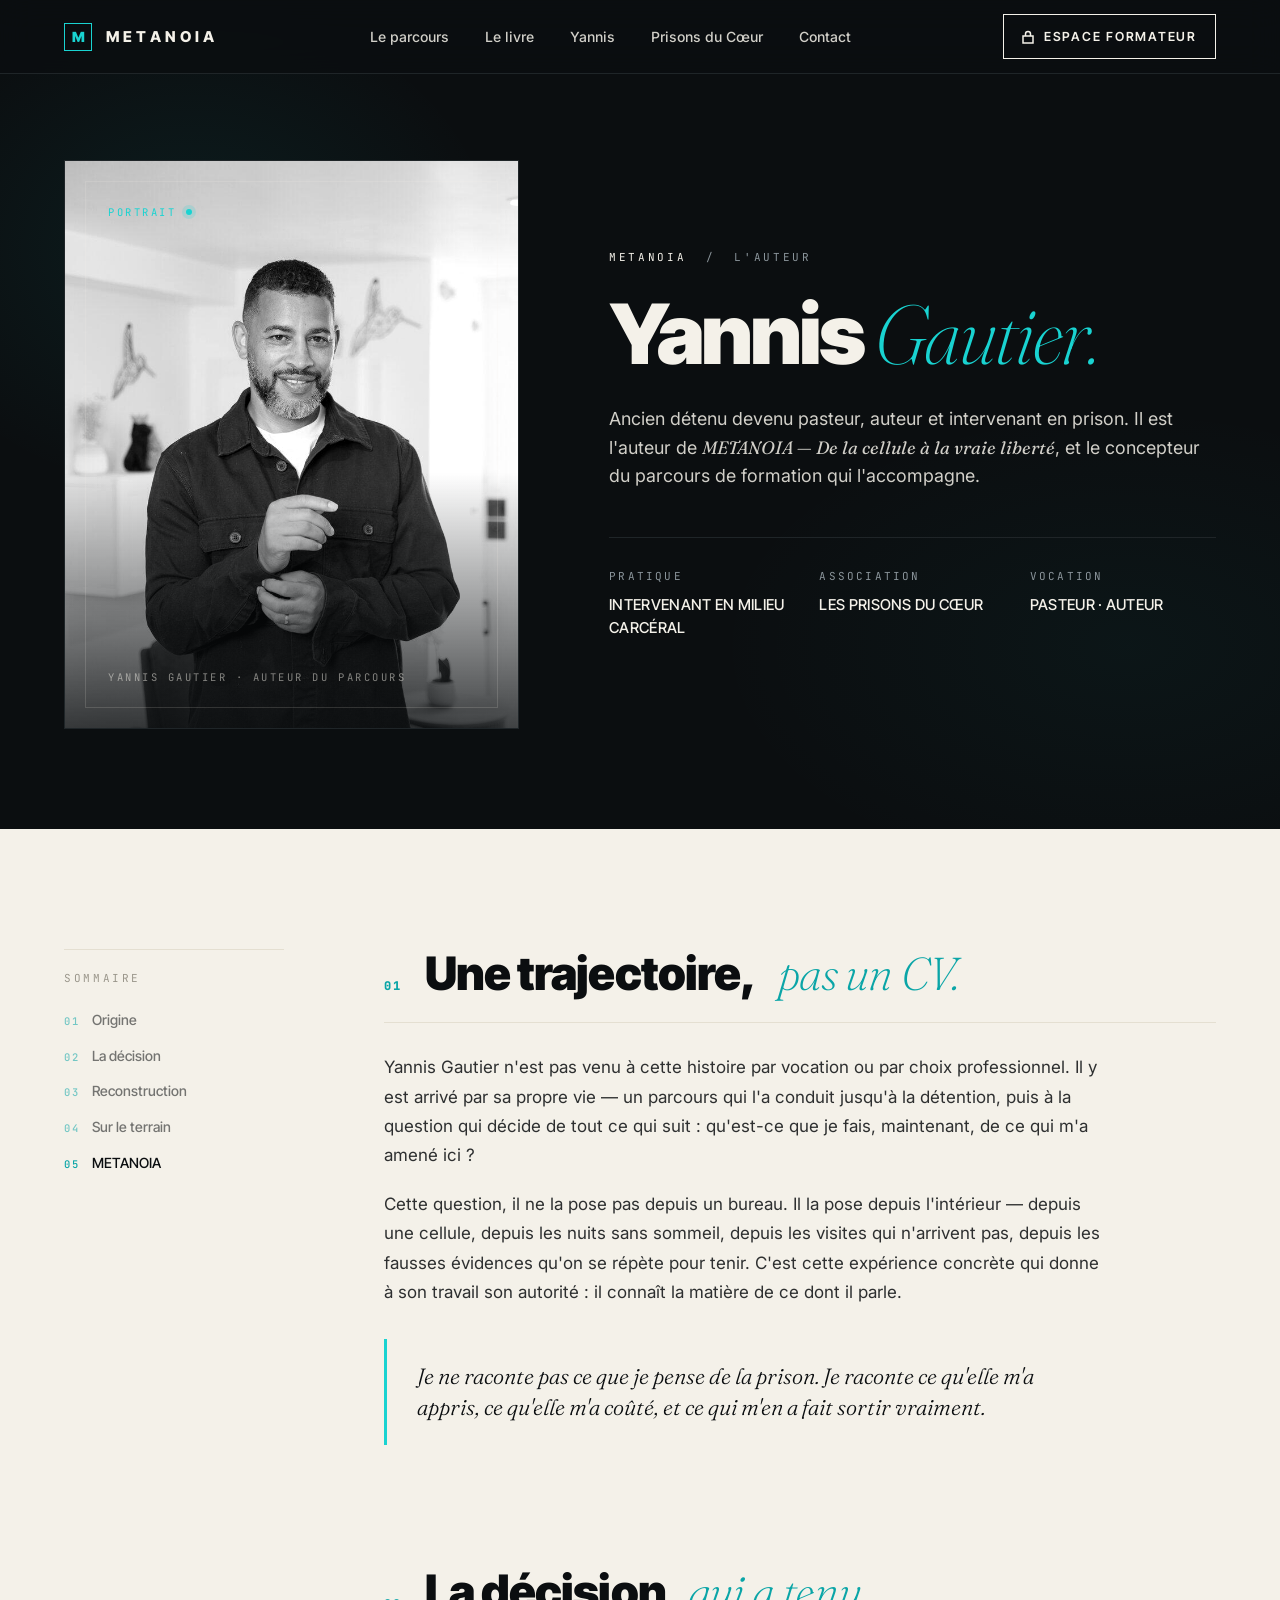
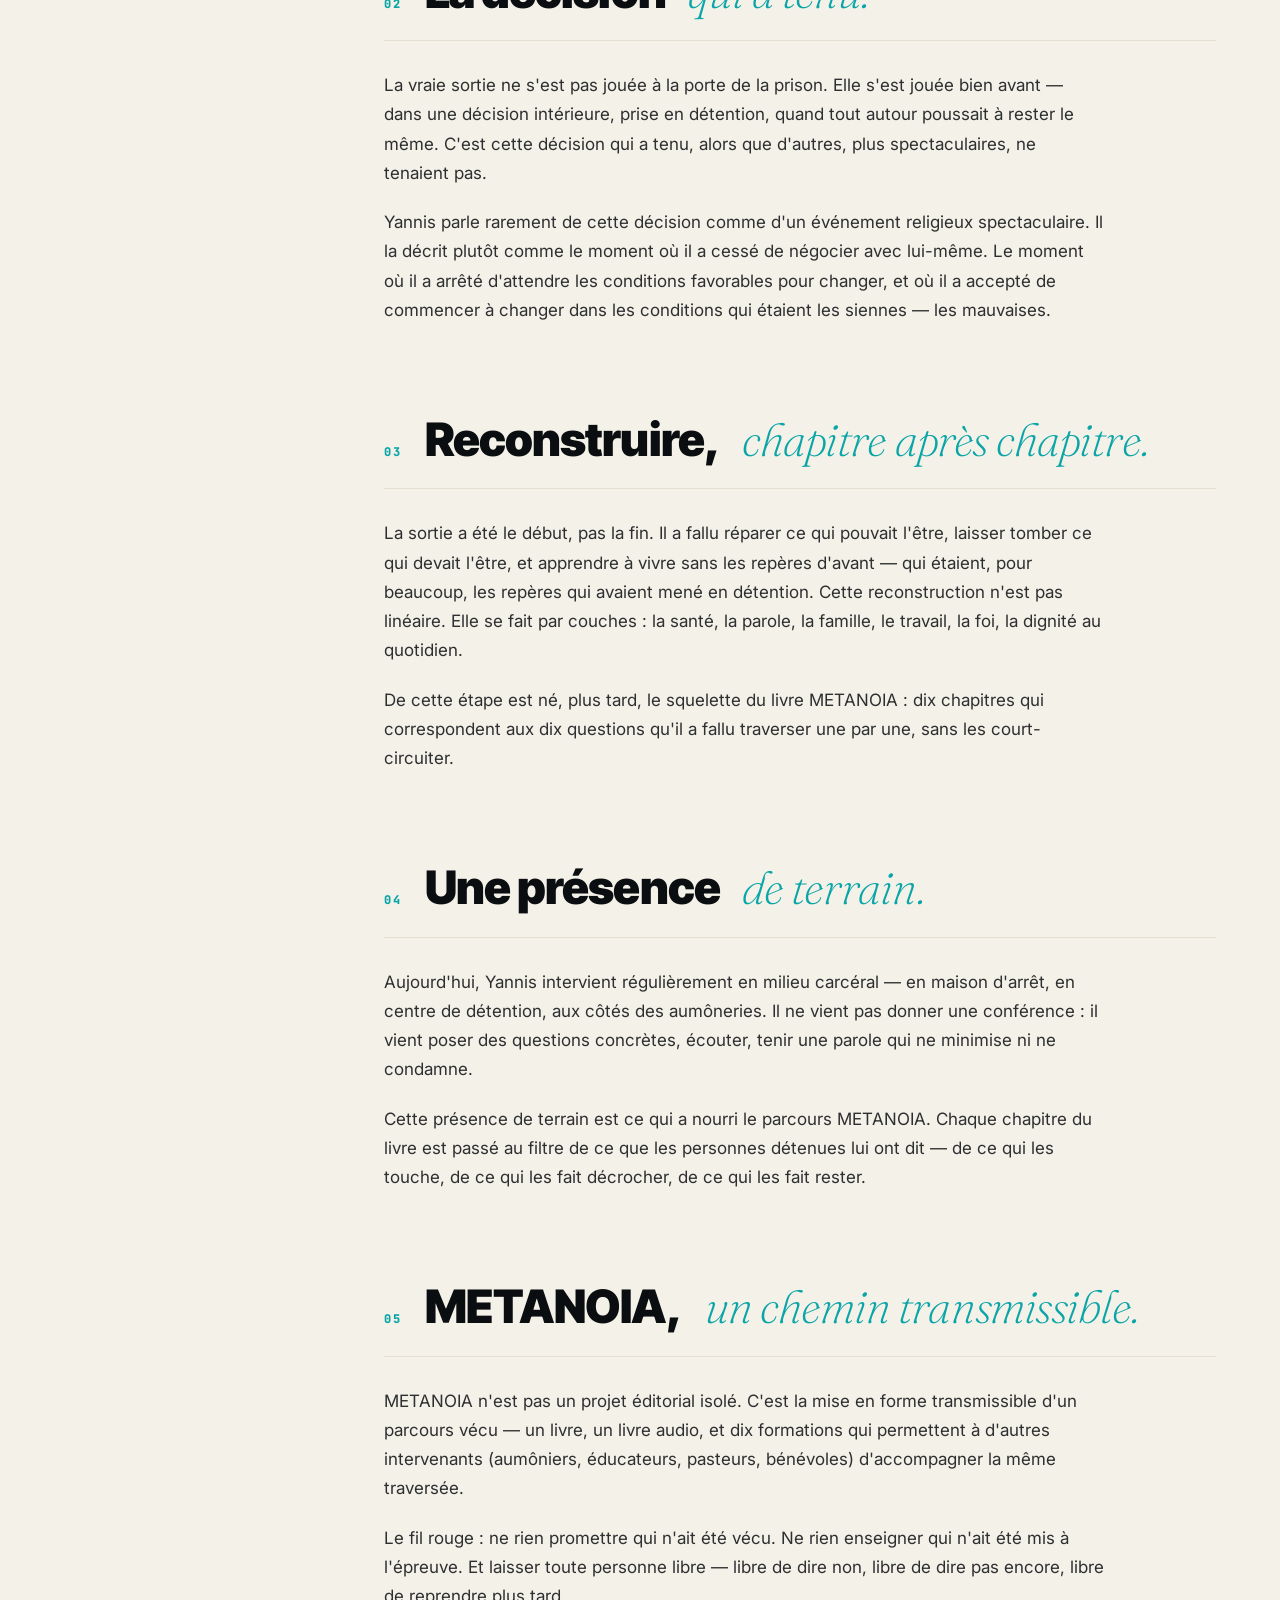
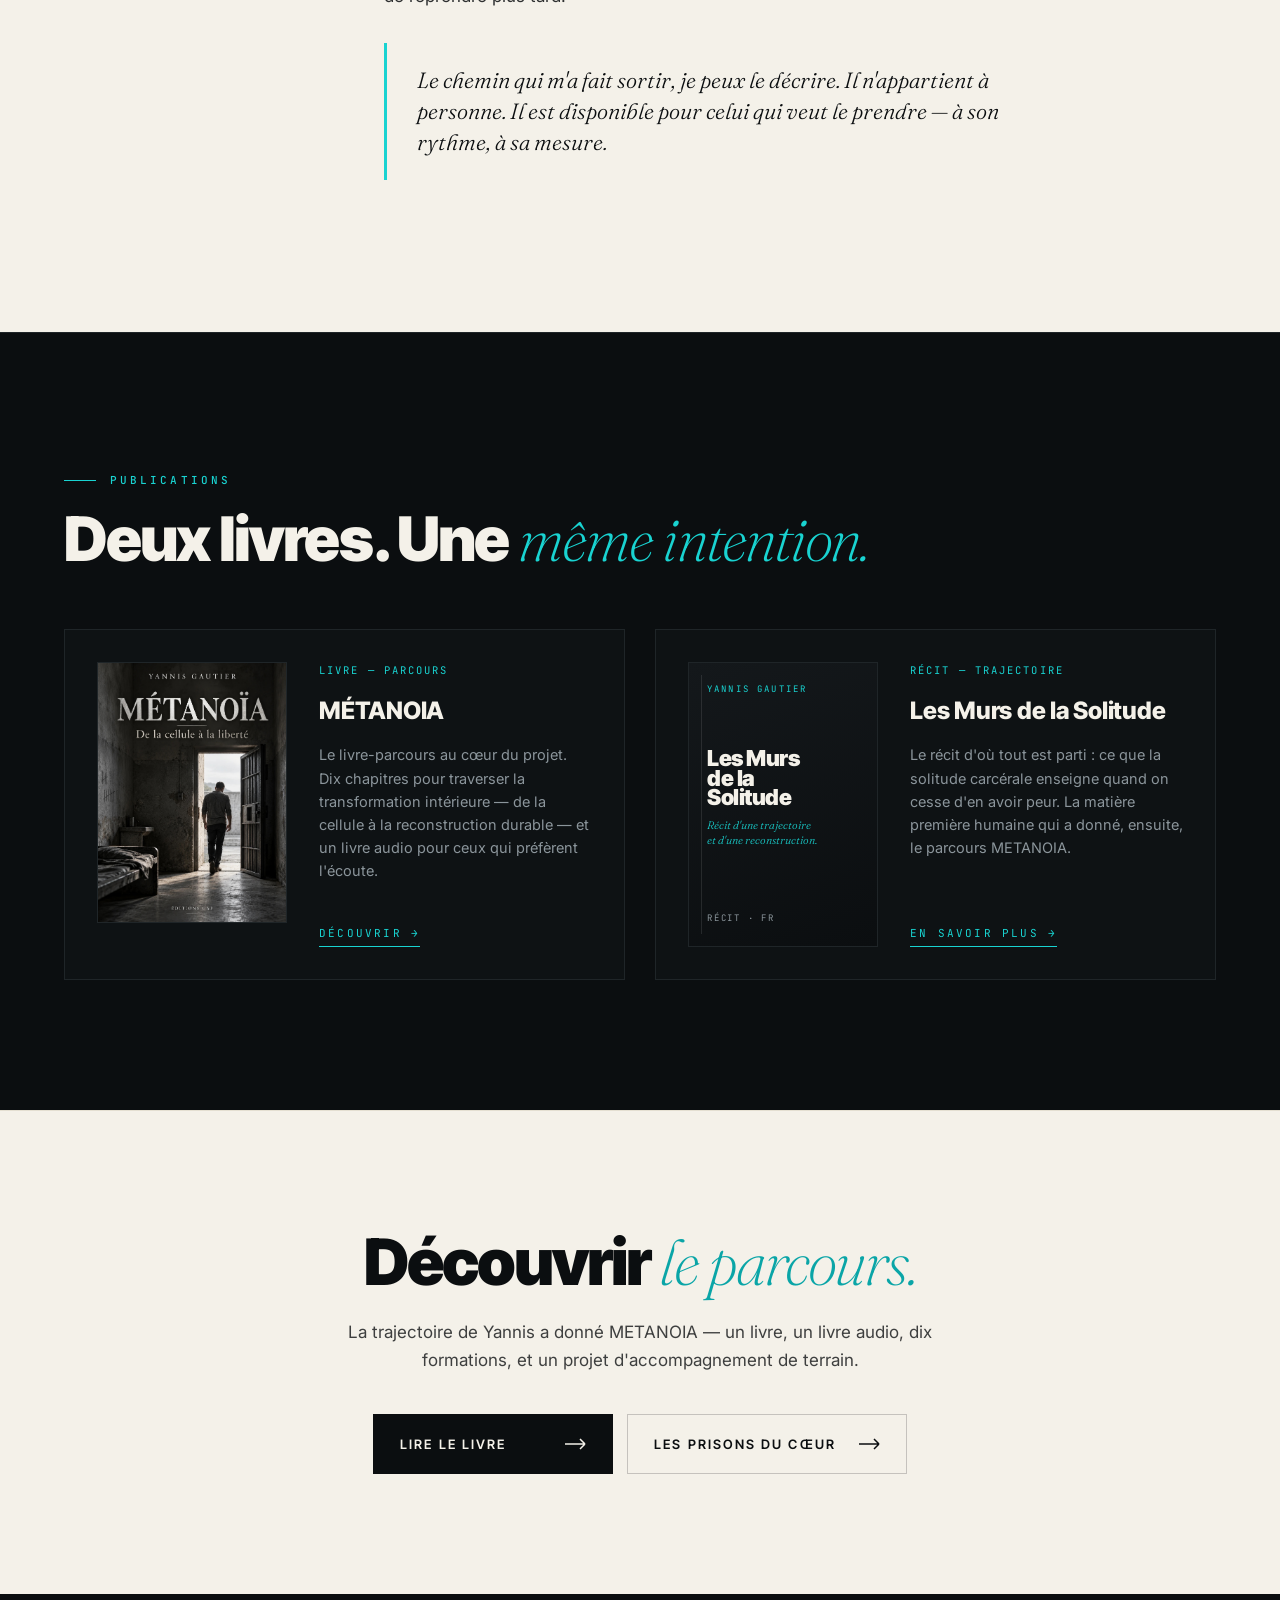
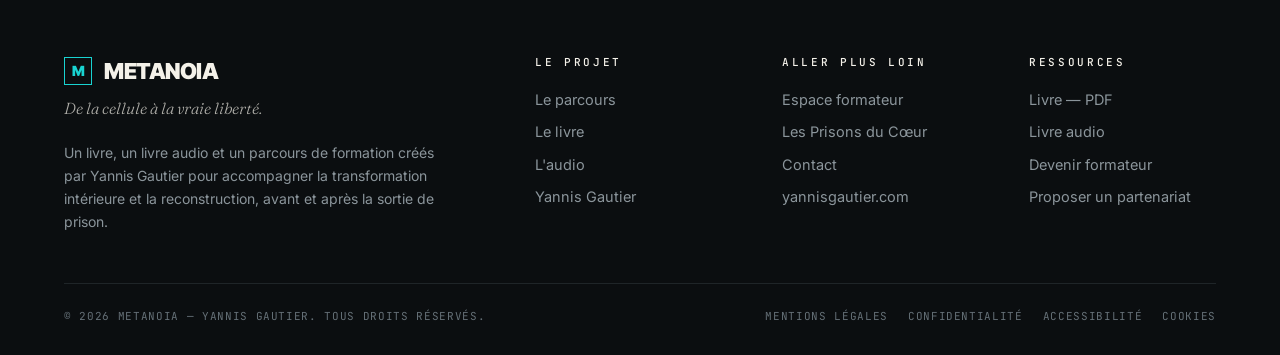
==== commit 3387e072: "Couverture, bandeau des chapitres, lecteur audio avec pause" ====
--- a/a-propos.html
+++ b/a-propos.html
@@ -2042,7 +2042,7 @@
 .slot-photo { position: absolute; inset: 0; width: 100%; height: 100%; object-fit: cover; display: block; z-index: 0; }
 .bio__portrait.has-photo::before { z-index: 1; background: linear-gradient(0deg, rgba(11,14,16,.78) 0%, transparent 45%); }
 .bio__portrait .slot-photo { filter: grayscale(1) contrast(1.05); object-position: 50% 20%; }
-.book-card__cover.has-photo { padding: 0; aspect-ratio: 2 / 3; }
+.book-card__cover.has-photo { padding: 0; aspect-ratio: 1070 / 1470; }
 .book-card__cover.has-photo::before { display: none; }
 </style>
 </head>
@@ -2232,7 +2232,7 @@
     <div class="books__grid">
       <article class="book-card">
         <div class="book-card__cover has-photo">
-          <img class="slot-photo" src="assets/img/metanoia-cover.jpg" alt="Couverture du livre MÉTANOÏA — De la cellule à la vraie liberté" width="1024" height="1536" loading="lazy" />
+          <img class="slot-photo" src="assets/img/metanoia-cover.jpg" alt="Couverture du livre MÉTANOÏA — De la cellule à la liberté" width="1070" height="1470" loading="lazy" />
         </div>
         <div class="book-card__meta">
           <div class="book-card__tag">Livre — Parcours</div>
